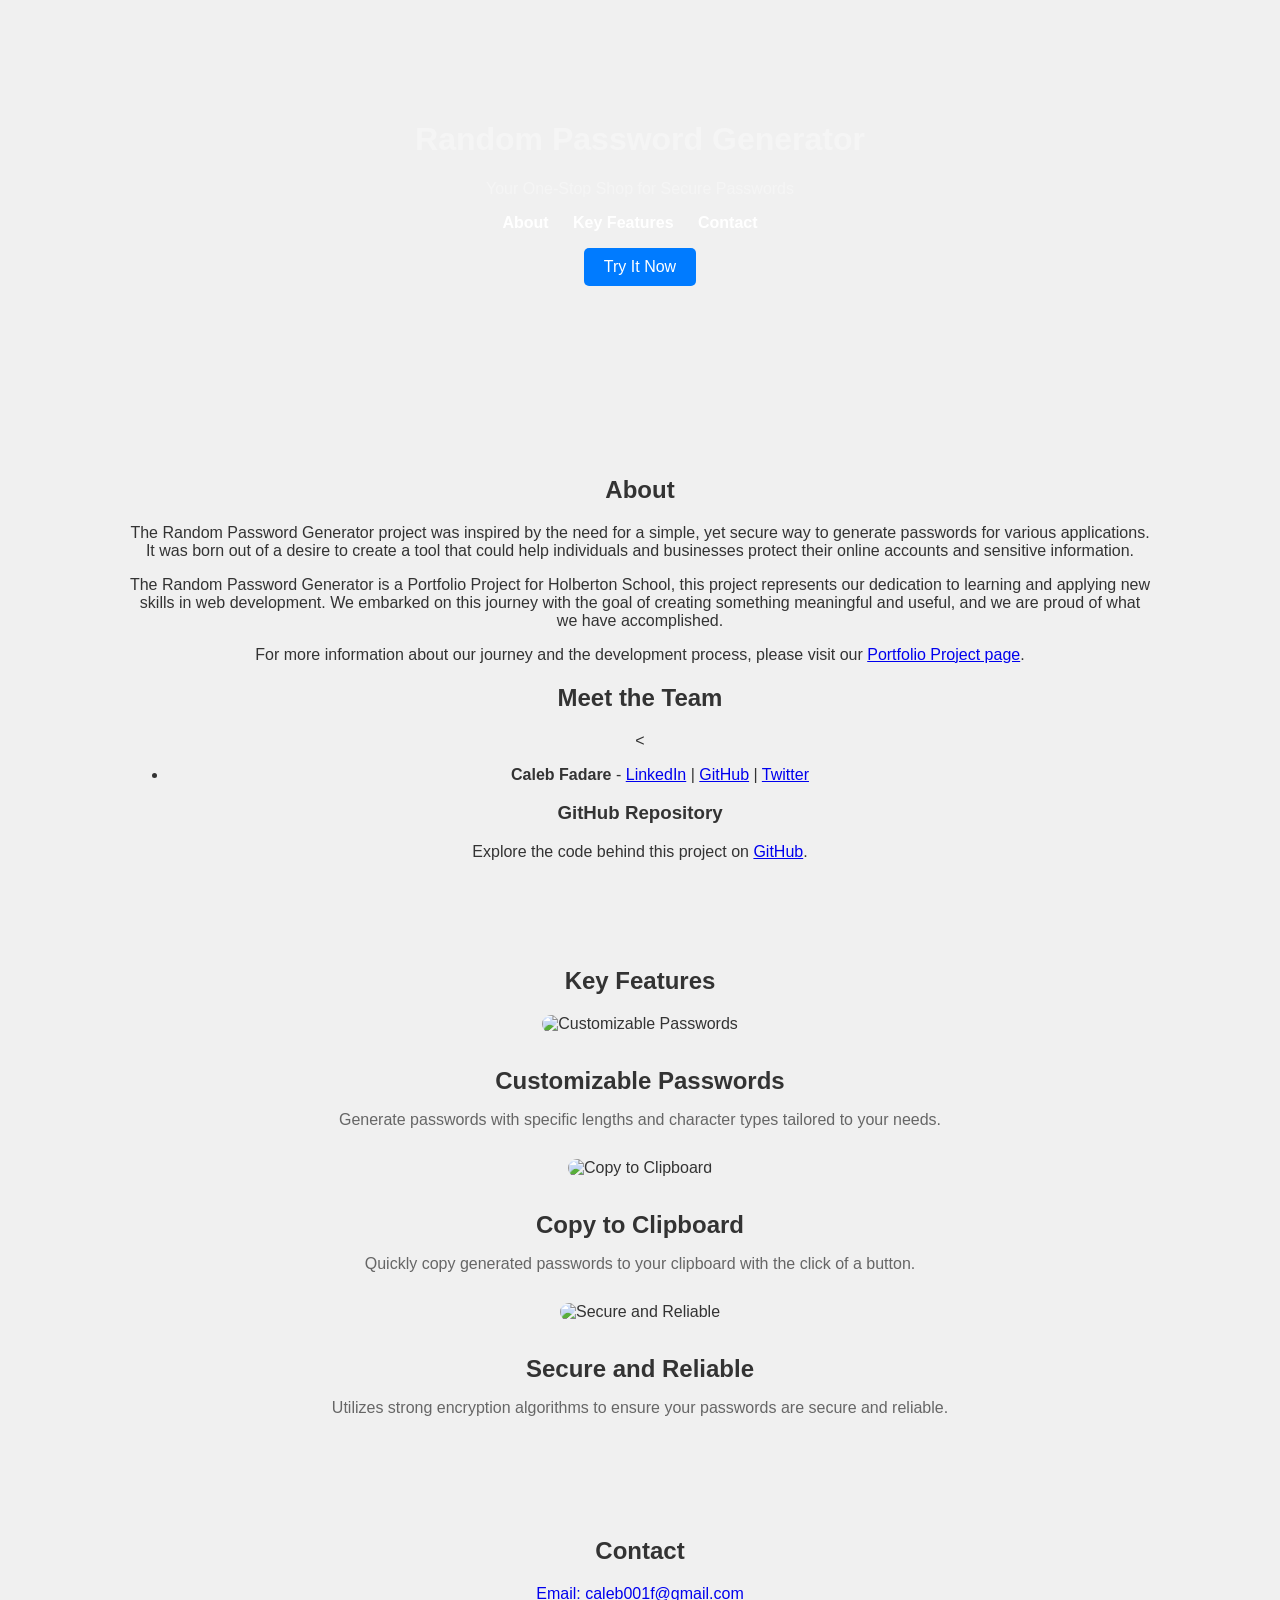
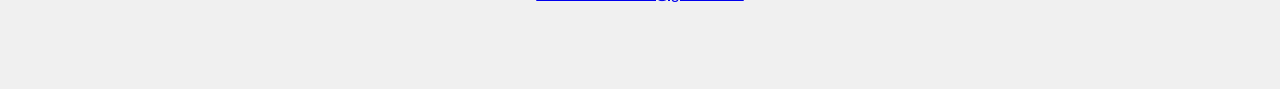
==== index.html @ c44bf10b "Landing page" ====
<!DOCTYPE html>
<html lang="en">
<head>
	<meta name="viewport" content="width=device-width, initial-scale=1.0">
    <meta charset="UTF-8">
    <meta http-equiv="X-UA-Compatible" content="IE=edge">
    <meta name="viewport" content="width=device-width, initial-scale=1.0">
    <title>Random Password Generator</title>
    <link rel="stylesheet" href="styles.css">
</head>
<body>
    <header>
        <div class="container">
            <h1>Random Password Generator</h1>
            <p>Your One-Stop Shop for Secure Passwords</p>
            <nav>
				<ul>
					<li><a href="#about" aria-label="About Section">About</a></li>
					<li><a href="#features" aria-label="Key Features Section">Key Features</a></li>
					<li><a href="#contact" aria-label="Contact Section">Contact</a></li>
				</ul>
			</nav>
			
            <a href="#" class="btn">Try It Now</a>
        </div>
    </header>
    <main>
        <section id="about">
			<div class="container">
				<h2>About</h2>
				<p>The Random Password Generator project was inspired by the need for a simple, yet secure way to generate passwords for various applications. It was born out of a desire to create a tool that could help individuals and businesses protect their online accounts and sensitive information.</p>
				<p>The Random Password Generator is a Portfolio Project for Holberton School, this project represents our dedication to learning and applying new skills in web development. We embarked on this journey with the goal of creating something meaningful and useful, and we are proud of what we have accomplished.</p>
				<p>For more information about our journey and the development process, please visit our <a href="#">Portfolio Project page</a>.</p>
				<div class="team-members">
					<h2>Meet the Team</h2>
                    <
					<ul>
						<li><b>Caleb Fadare</b> - <a href="https://www.linkedin.com/in/caleb-fadare-a023482bb/">LinkedIn</a> | <a href="https://github.com/FADAREC">GitHub</a> | <a href="https://twitter.com/caleb001f">Twitter</a></li>
					</ul>
				</div>
				<div class="github-link">
					<h3>GitHub Repository</h3>
					<p>Explore the code behind this project on <a href="github.com/FADAREC/Random-Password-Generator">GitHub</a>.</p>
				</div>
			</div>
		</section>
		
        <section id="features">
            <div class="container">
                <h2>Key Features</h2>
                <div class="feature">
                    <img src="feature1.png" alt="Customizable Passwords">
                    <h3>Customizable Passwords</h3>
                    <p>Generate passwords with specific lengths and character types tailored to your needs.</p>
                </div>
                <div class="feature">
                    <img src="feature2.png" alt="Copy to Clipboard">
                    <h3>Copy to Clipboard</h3>
                    <p>Quickly copy generated passwords to your clipboard with the click of a button.</p>
                </div>
                <div class="feature">
                    <img src="feature3.png" alt="Secure and Reliable">
                    <h3>Secure and Reliable</h3>
                    <p>Utilizes strong encryption algorithms to ensure your passwords are secure and reliable.</p>
                </div>
            </div>
        </section>        
        <section id="contact">
            <div class="container">
                <h2>Contact</h2>
                <p><a href=mailto:"caleb001f@gmail.com"> Email: caleb001f@gmail.com</a></p>
            </div>
        </section>
    </main>
</body>
</html>
---- styles.css ----
body {
    color: #333; /* Dark text color */
    background-color: #f0f0f0; /* Light background color */
    margin: 0;
    font-family: Arial, sans-serif;
}

header {
    background-image: url(cover-image.jpg);
    background-size: cover;
    color: whitesmoke;
    padding: 100px 0;

    text-align: center;
}

.container {
    width: 80%;
    margin: 0 auto;
}

nav ul {
    list-style-type: none;
    padding: 0;
}

nav ul li {
    display: inline-block;
    margin-right: 20px;
}

nav ul li a {
    color: white;
    text-decoration: none;
    font-weight: bold;
}

main {
    padding: 50px 0;
}

section {
    padding: 20px 0;
    text-align: center;
}
#features {
    padding: 50px 0;
    text-align: center;
}

.feature {
    margin-bottom: 30px;
}

.feature img {
    width: 200px;
    border-radius: 10px;
    margin-bottom: 10px;
}

.feature h3 {
    font-size: 24px;
    margin-bottom: 10px;
}

.feature p {
    font-size: 16px;
    color: #666;
}


/* Animate the 'Try It Now' button */
.btn {
    display: inline-block;
    padding: 10px 20px;
    background-color: #007bff;
    color: white;
    text-decoration: none;
    border-radius: 5px;
    transition: background-color 0.3s; /* Smooth transition */
}

.btn:hover {
    background-color: #0056b3; /* Darker blue on hover */
}

/* For screens smaller than 768px (e.g., mobile devices) */
@media (max-width: 768px) {
    header {
        padding: 50px 0;
    }
    .container {
        width: 90%; /* Adjust container width for smaller screens */
    }
    .feature {
        display: block; /* Display features in a single column */
    }
    .feature img {
        width: 100%; /* Make feature images full width */
    }
}

/* For screens larger than 768px (e.g., desktops) */
@media (min-width: 769px) {
    header {
        padding: 100px 0;
    }
}
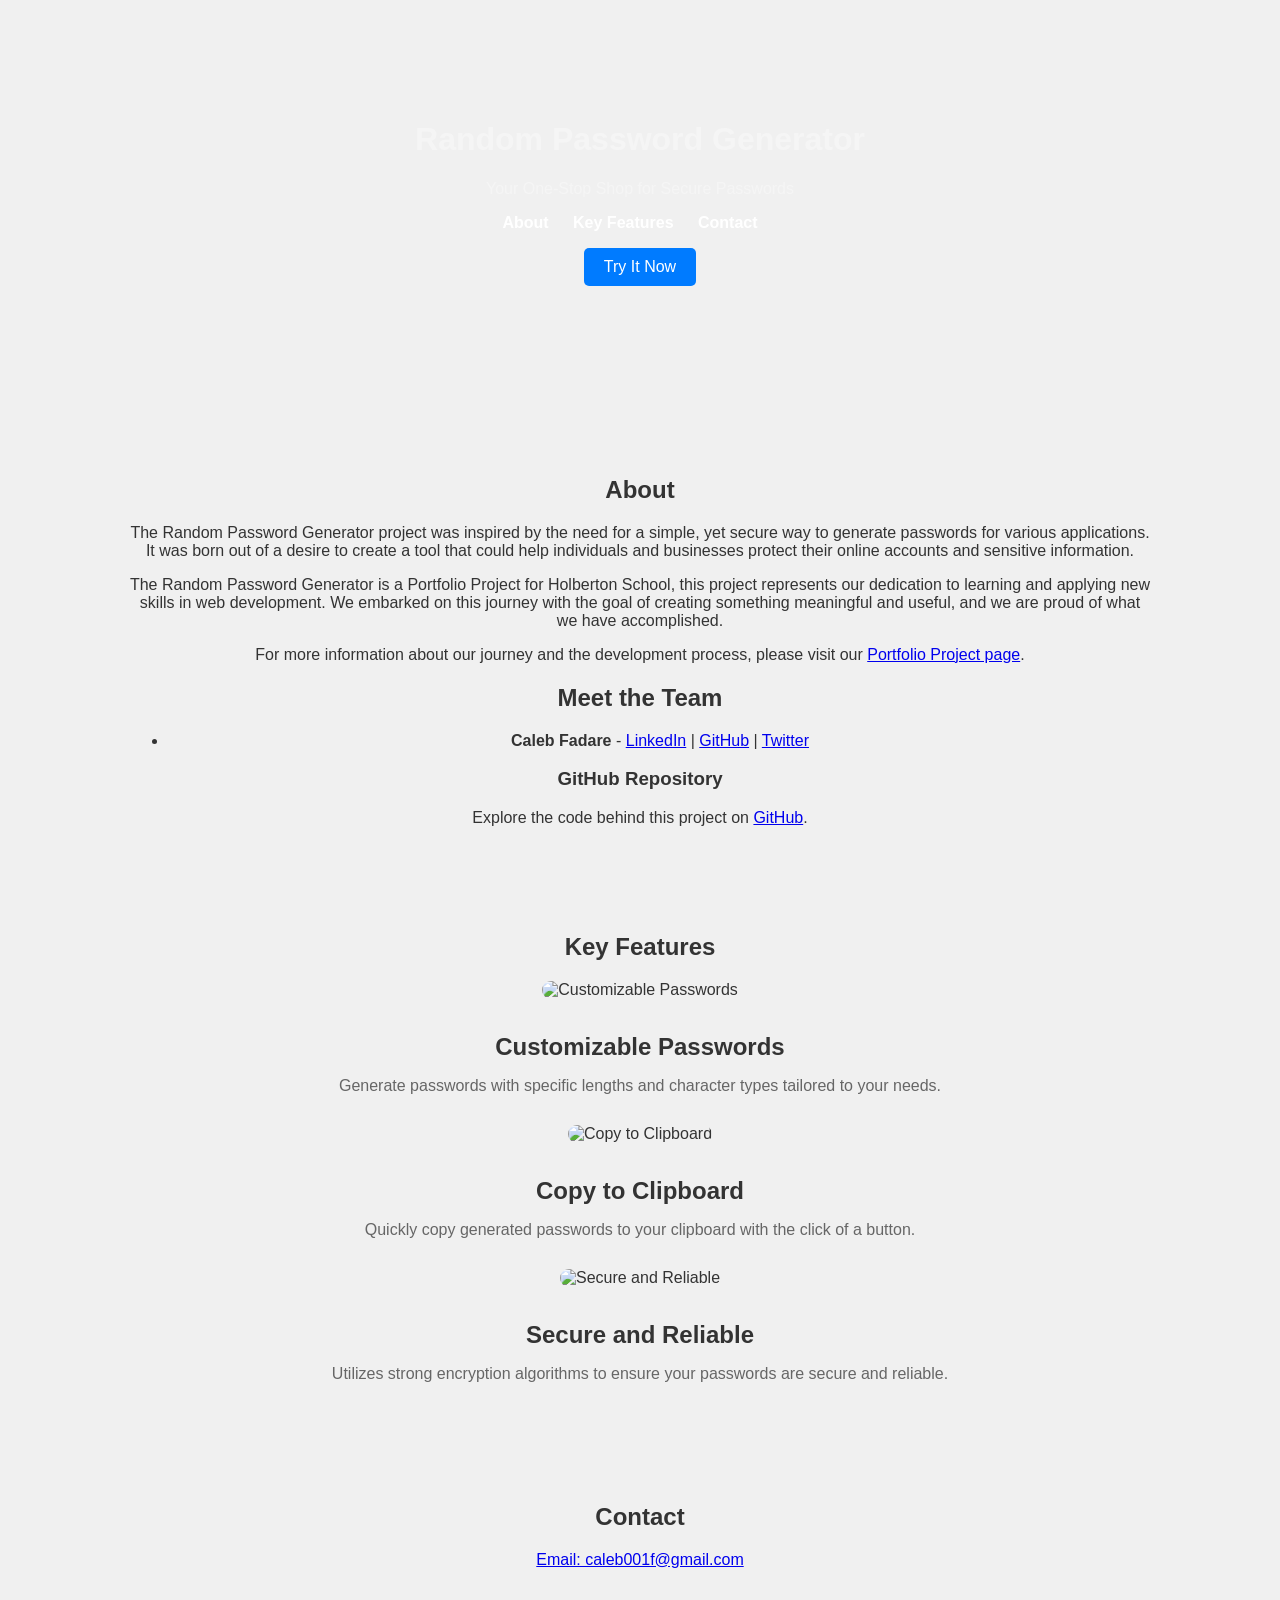
==== commit 49e21a10: "Landing Page" ====
--- a/index.html
+++ b/index.html
@@ -33,7 +33,6 @@
 				<p>For more information about our journey and the development process, please visit our <a href="#">Portfolio Project page</a>.</p>
 				<div class="team-members">
 					<h2>Meet the Team</h2>
-                    <
 					<ul>
 						<li><b>Caleb Fadare</b> - <a href="https://www.linkedin.com/in/caleb-fadare-a023482bb/">LinkedIn</a> | <a href="https://github.com/FADAREC">GitHub</a> | <a href="https://twitter.com/caleb001f">Twitter</a></li>
 					</ul>
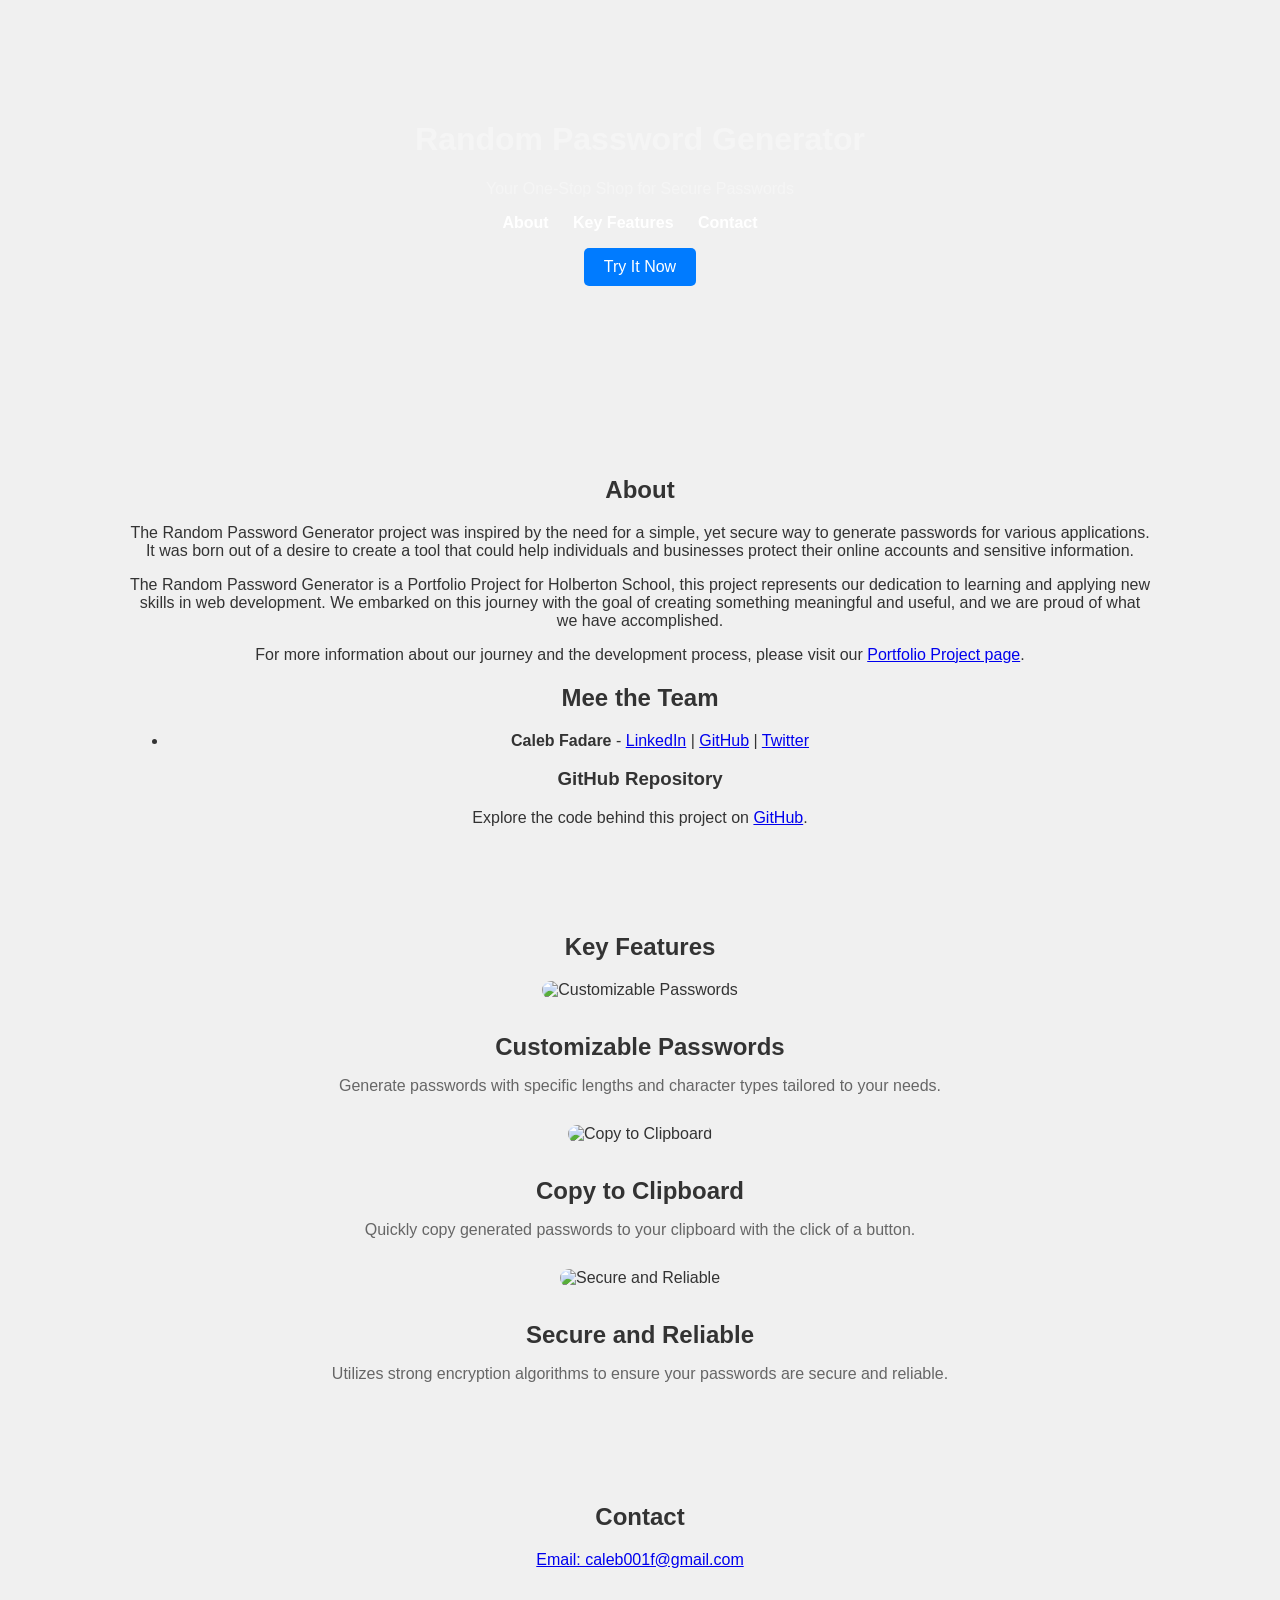
==== commit 146e6d46: "Landing Page" ====
--- a/index.html
+++ b/index.html
@@ -32,9 +32,9 @@
 				<p>The Random Password Generator is a Portfolio Project for Holberton School, this project represents our dedication to learning and applying new skills in web development. We embarked on this journey with the goal of creating something meaningful and useful, and we are proud of what we have accomplished.</p>
 				<p>For more information about our journey and the development process, please visit our <a href="#">Portfolio Project page</a>.</p>
 				<div class="team-members">
-					<h2>Meet the Team</h2>
+					<h2>Mee the Team</h2>
 					<ul>
-						<li><b>Caleb Fadare</b> - <a href="https://www.linkedin.com/in/caleb-fadare-a023482bb/">LinkedIn</a> | <a href="https://github.com/FADAREC">GitHub</a> | <a href="https://twitter.com/caleb001f">Twitter</a></li>
+						<li> <b>Caleb Fadare</b> - <a href="https://www.linkedin.com/in/caleb-fadare-a023482bb/">LinkedIn</a> | <a href="https://github.com/FADAREC">GitHub</a> | <a href="https://twitter.com/caleb001f">Twitter</a></li>
 					</ul>
 				</div>
 				<div class="github-link">
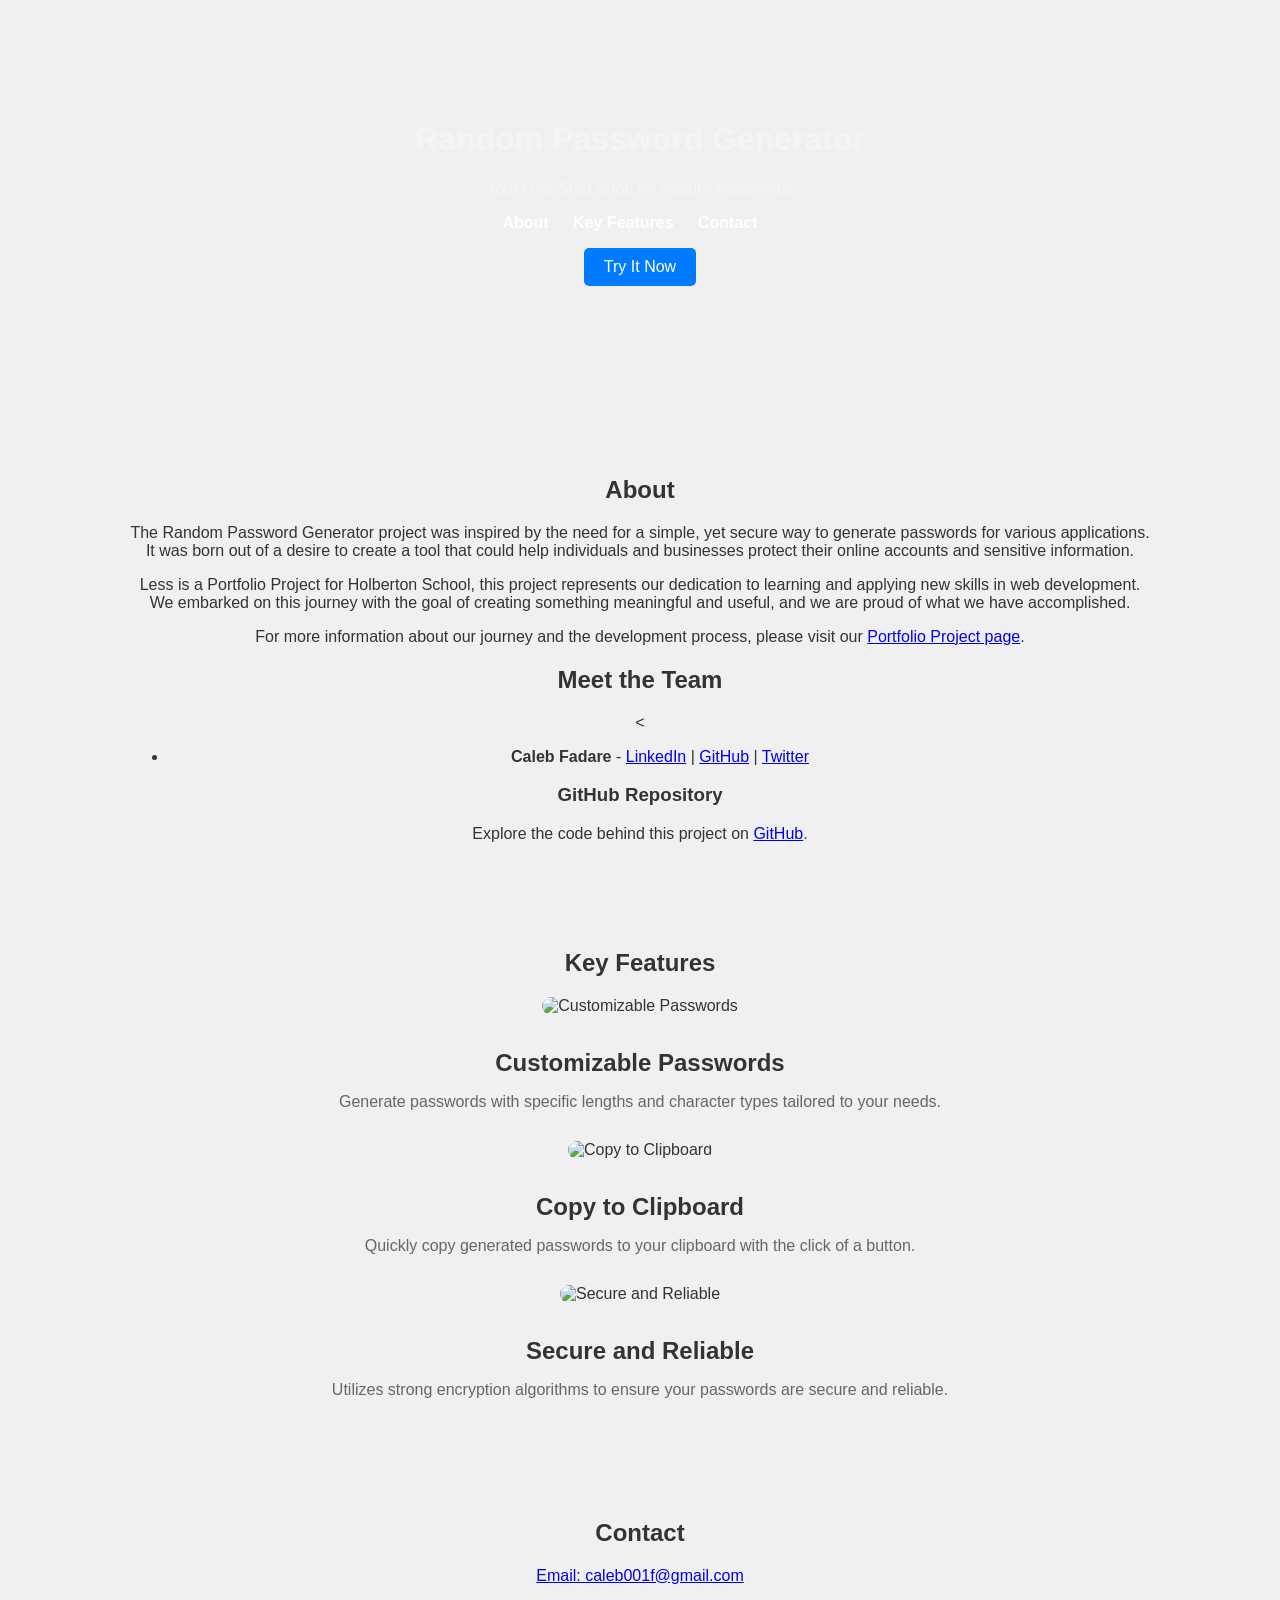
==== commit 6954e70c: "Landing Page" ====
--- a/index.html
+++ b/index.html
@@ -29,12 +29,13 @@
 			<div class="container">
 				<h2>About</h2>
 				<p>The Random Password Generator project was inspired by the need for a simple, yet secure way to generate passwords for various applications. It was born out of a desire to create a tool that could help individuals and businesses protect their online accounts and sensitive information.</p>
-				<p>The Random Password Generator is a Portfolio Project for Holberton School, this project represents our dedication to learning and applying new skills in web development. We embarked on this journey with the goal of creating something meaningful and useful, and we are proud of what we have accomplished.</p>
+				<p>Less is a Portfolio Project for Holberton School, this project represents our dedication to learning and applying new skills in web development. We embarked on this journey with the goal of creating something meaningful and useful, and we are proud of what we have accomplished.</p>
 				<p>For more information about our journey and the development process, please visit our <a href="#">Portfolio Project page</a>.</p>
 				<div class="team-members">
-					<h2>Mee the Team</h2>
+					<h2>Meet the Team</h2>
+                    <
 					<ul>
-						<li> <b>Caleb Fadare</b> - <a href="https://www.linkedin.com/in/caleb-fadare-a023482bb/">LinkedIn</a> | <a href="https://github.com/FADAREC">GitHub</a> | <a href="https://twitter.com/caleb001f">Twitter</a></li>
+						<li><b>Caleb Fadare</b> - <a href="https://www.linkedin.com/in/caleb-fadare-a023482bb/">LinkedIn</a> | <a href="https://github.com/FADAREC">GitHub</a> | <a href="https://twitter.com/caleb001f">Twitter</a></li>
 					</ul>
 				</div>
 				<div class="github-link">
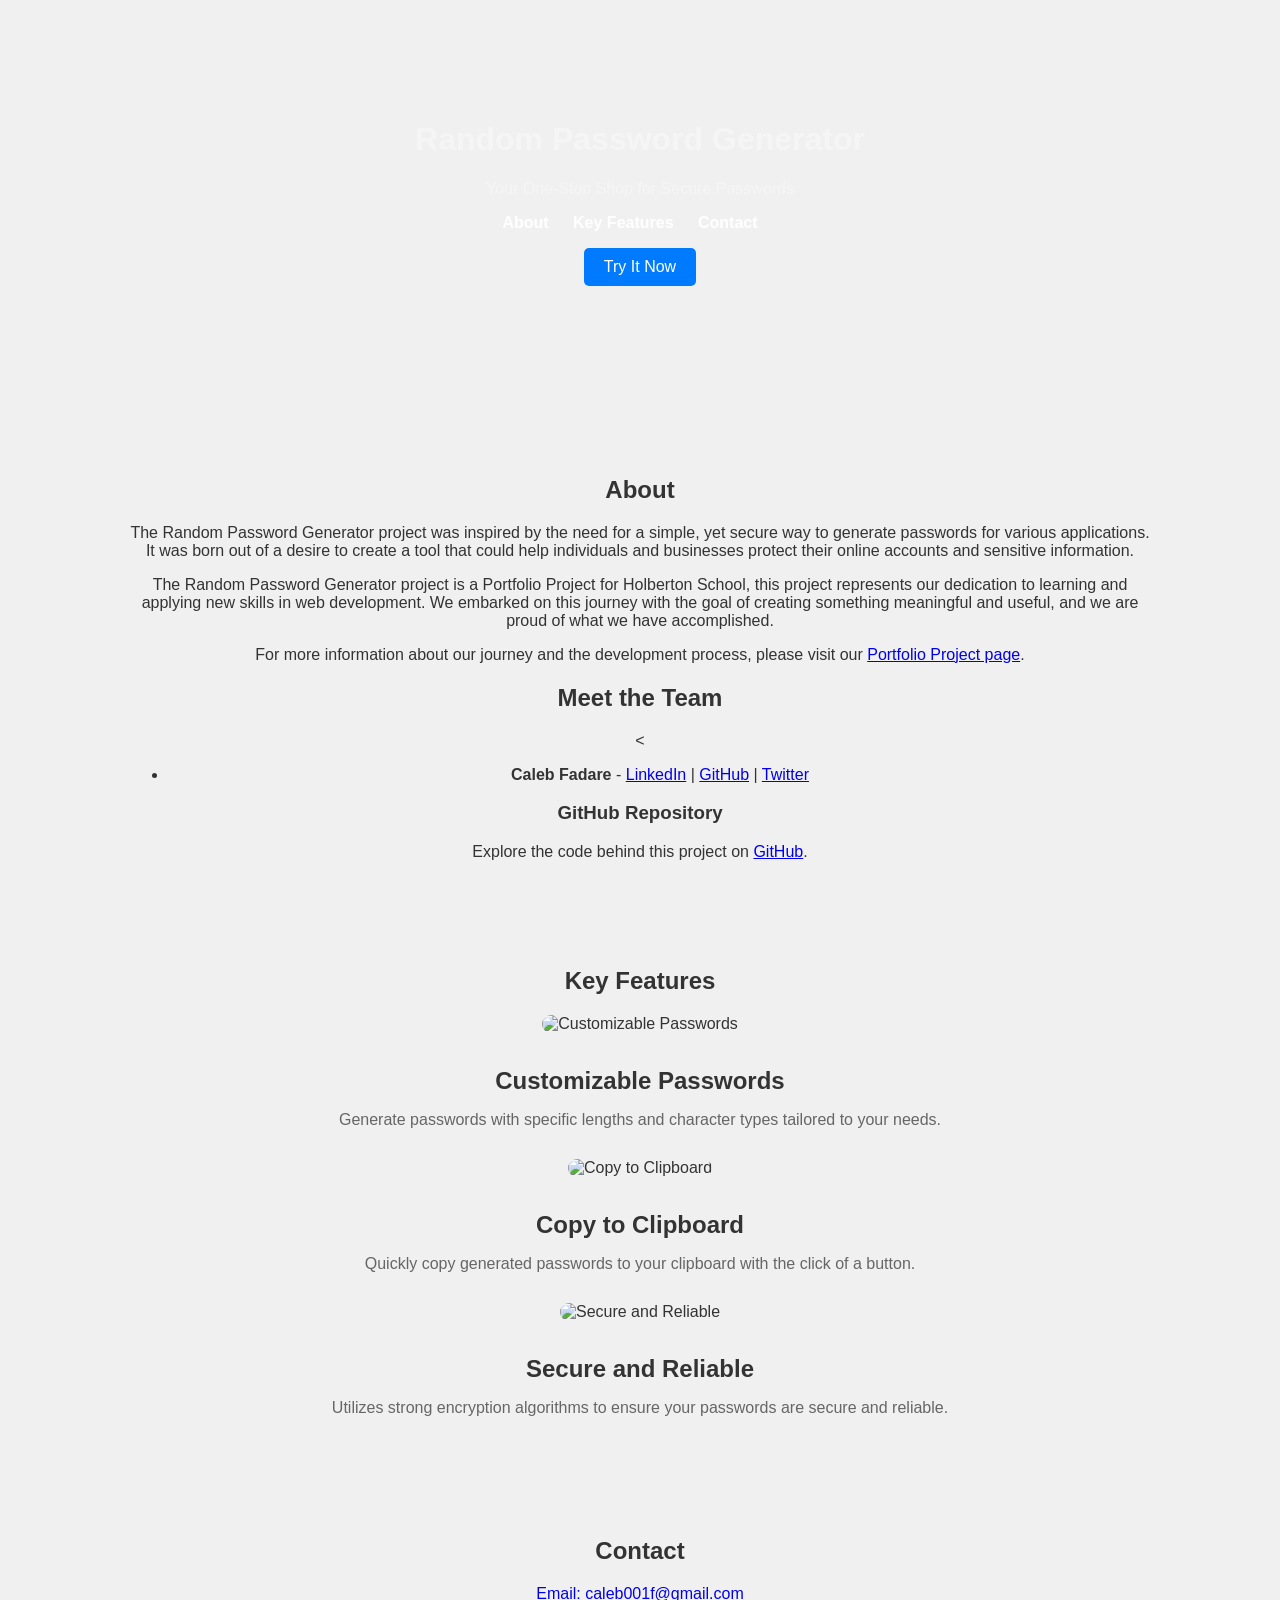
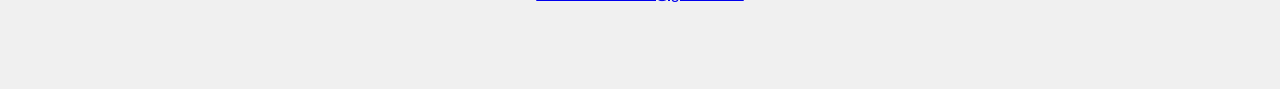
==== commit 29372cb2: "landing page" ====
--- a/index.html
+++ b/index.html
@@ -29,7 +29,7 @@
 			<div class="container">
 				<h2>About</h2>
 				<p>The Random Password Generator project was inspired by the need for a simple, yet secure way to generate passwords for various applications. It was born out of a desire to create a tool that could help individuals and businesses protect their online accounts and sensitive information.</p>
-				<p>Less is a Portfolio Project for Holberton School, this project represents our dedication to learning and applying new skills in web development. We embarked on this journey with the goal of creating something meaningful and useful, and we are proud of what we have accomplished.</p>
+				<p>The Random Password Generator project is a Portfolio Project for Holberton School, this project represents our dedication to learning and applying new skills in web development. We embarked on this journey with the goal of creating something meaningful and useful, and we are proud of what we have accomplished.</p>
 				<p>For more information about our journey and the development process, please visit our <a href="#">Portfolio Project page</a>.</p>
 				<div class="team-members">
 					<h2>Meet the Team</h2>
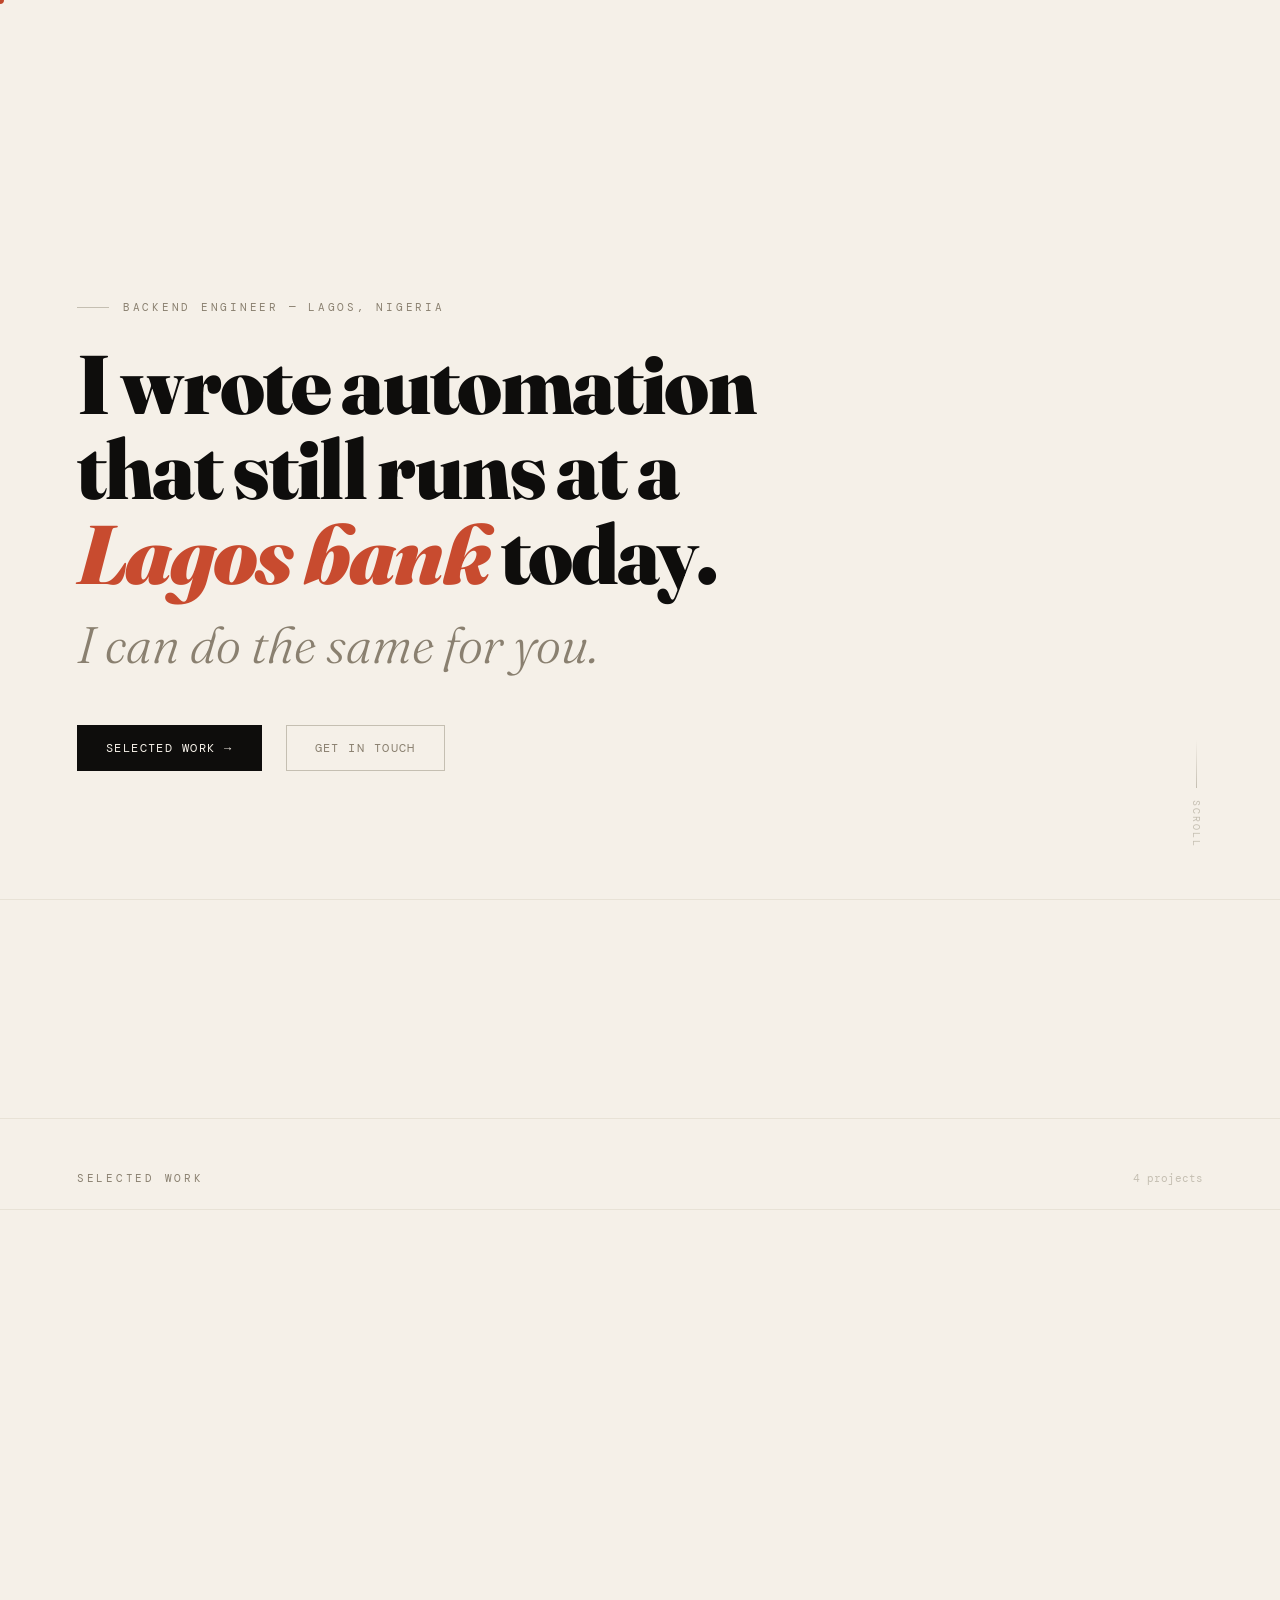
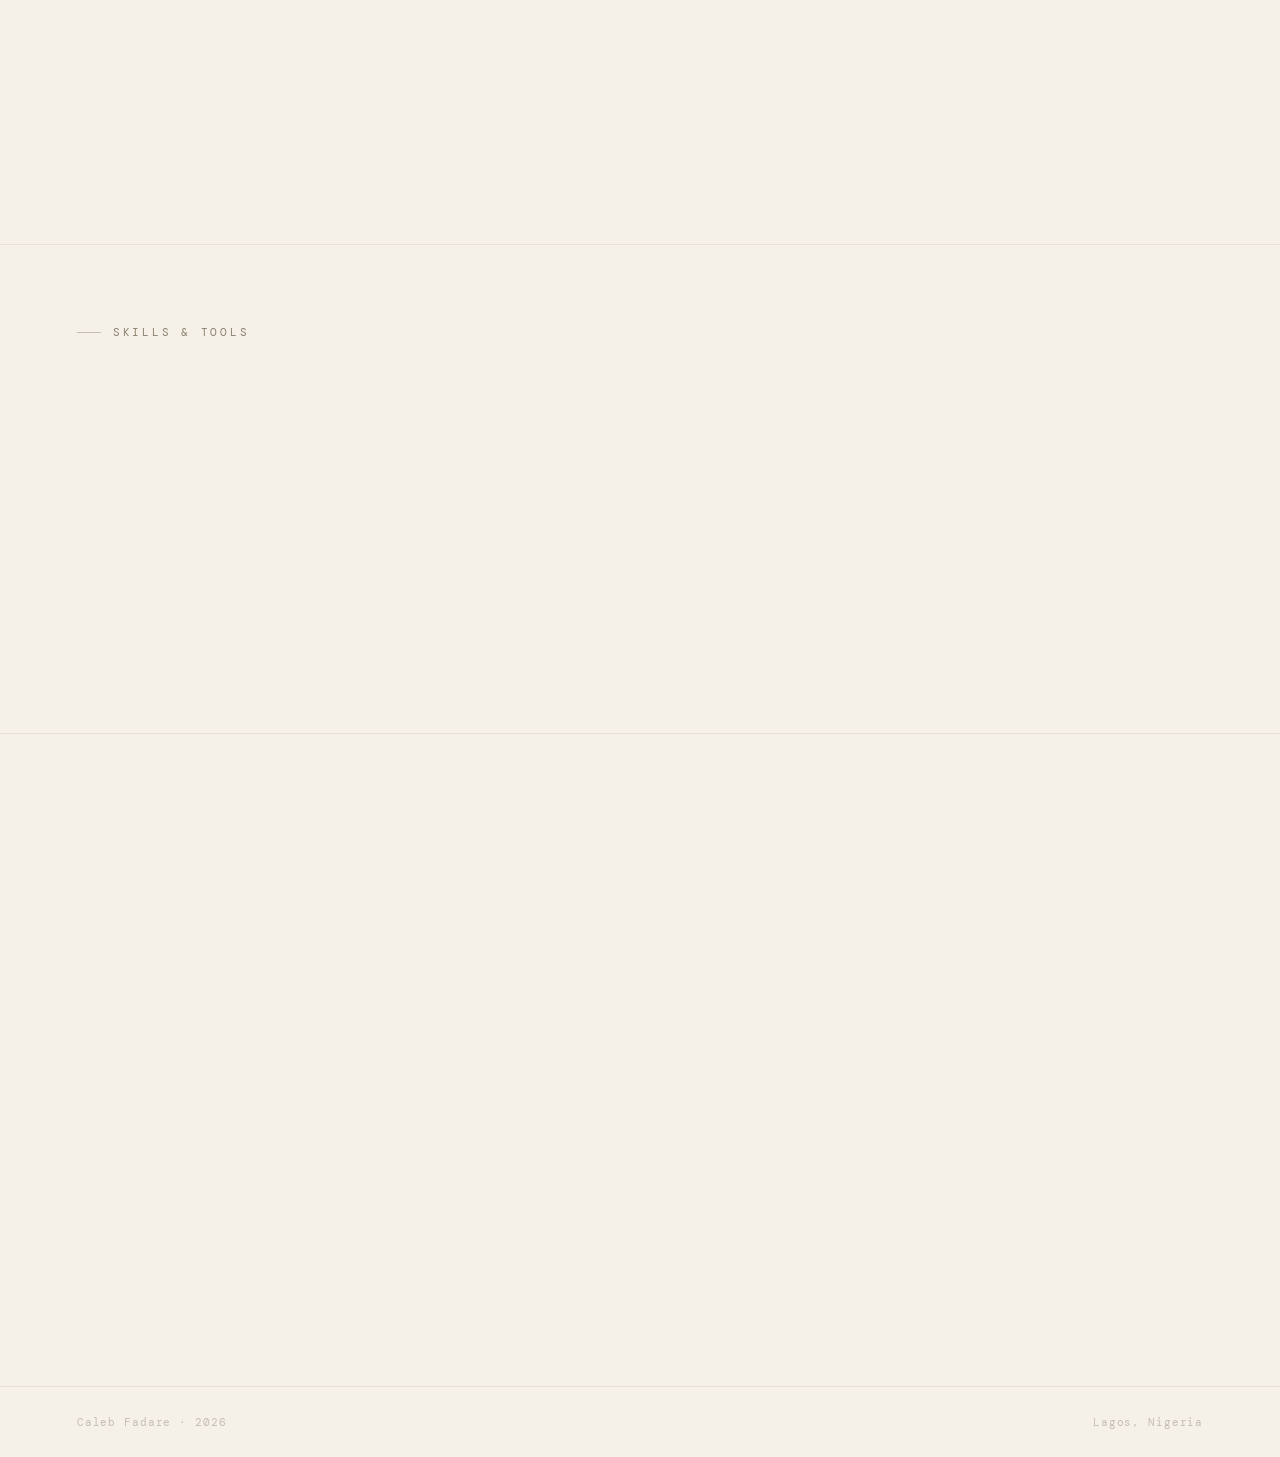
==== commit ed62ec49: "Rename caleb.html to index.html" ====
--- a/index.html
+++ b/index.html
@@ -1,76 +1,969 @@
-<!DOCTYPE html>
-<html lang="en">
-<head>
-	<meta name="viewport" content="width=device-width, initial-scale=1.0">
-    <meta charset="UTF-8">
-    <meta http-equiv="X-UA-Compatible" content="IE=edge">
-    <meta name="viewport" content="width=device-width, initial-scale=1.0">
-    <title>Random Password Generator</title>
-    <link rel="stylesheet" href="styles.css">
-</head>
-<body>
-    <header>
-        <div class="container">
-            <h1>Random Password Generator</h1>
-            <p>Your One-Stop Shop for Secure Passwords</p>
-            <nav>
-				<ul>
-					<li><a href="#about" aria-label="About Section">About</a></li>
-					<li><a href="#features" aria-label="Key Features Section">Key Features</a></li>
-					<li><a href="#contact" aria-label="Contact Section">Contact</a></li>
-				</ul>
-			</nav>
-			
-            <a href="#" class="btn">Try It Now</a>
-        </div>
-    </header>
-    <main>
-        <section id="about">
-			<div class="container">
-				<h2>About</h2>
-				<p>The Random Password Generator project was inspired by the need for a simple, yet secure way to generate passwords for various applications. It was born out of a desire to create a tool that could help individuals and businesses protect their online accounts and sensitive information.</p>
-				<p>The Random Password Generator project is a Portfolio Project for Holberton School, this project represents our dedication to learning and applying new skills in web development. We embarked on this journey with the goal of creating something meaningful and useful, and we are proud of what we have accomplished.</p>
-				<p>For more information about our journey and the development process, please visit our <a href="#">Portfolio Project page</a>.</p>
-				<div class="team-members">
-					<h2>Meet the Team</h2>
-                    <
-					<ul>
-						<li><b>Caleb Fadare</b> - <a href="https://www.linkedin.com/in/caleb-fadare-a023482bb/">LinkedIn</a> | <a href="https://github.com/FADAREC">GitHub</a> | <a href="https://twitter.com/caleb001f">Twitter</a></li>
-					</ul>
-				</div>
-				<div class="github-link">
-					<h3>GitHub Repository</h3>
-					<p>Explore the code behind this project on <a href="github.com/FADAREC/Random-Password-Generator">GitHub</a>.</p>
-				</div>
-			</div>
-		</section>
-		
-        <section id="features">
-            <div class="container">
-                <h2>Key Features</h2>
-                <div class="feature">
-                    <img src="feature1.png" alt="Customizable Passwords">
-                    <h3>Customizable Passwords</h3>
-                    <p>Generate passwords with specific lengths and character types tailored to your needs.</p>
-                </div>
-                <div class="feature">
-                    <img src="feature2.png" alt="Copy to Clipboard">
-                    <h3>Copy to Clipboard</h3>
-                    <p>Quickly copy generated passwords to your clipboard with the click of a button.</p>
-                </div>
-                <div class="feature">
-                    <img src="feature3.png" alt="Secure and Reliable">
-                    <h3>Secure and Reliable</h3>
-                    <p>Utilizes strong encryption algorithms to ensure your passwords are secure and reliable.</p>
-                </div>
-            </div>
-        </section>        
-        <section id="contact">
-            <div class="container">
-                <h2>Contact</h2>
-                <p><a href=mailto:"caleb001f@gmail.com"> Email: caleb001f@gmail.com</a></p>
-            </div>
-        </section>
-    </main>
-</body>
-</html>
+<!DOCTYPE html>
+<html lang="en">
+<head>
+<meta charset="UTF-8"/>
+<meta name="viewport" content="width=device-width, initial-scale=1.0"/>
+<title>Caleb Fadare — Backend Engineer</title>
+<meta name="description" content="Backend engineer who ships production systems. Lagos, Nigeria. Available for remote work."/>
+<link rel="preconnect" href="https://fonts.googleapis.com"/>
+<link href="https://fonts.googleapis.com/css2?family=DM+Mono:ital,wght@0,400;0,500;1,400&family=Fraunces:ital,opsz,wght@0,9..144,300;0,9..144,700;0,9..144,900;1,9..144,300;1,9..144,700&display=swap" rel="stylesheet"/>
+
+<script>
+/* ═══════════════════════════════════════════════
+   CONFIG — ONLY EDIT THIS BLOCK TO UPDATE SITE
+   ═══════════════════════════════════════════════ */
+const ME = {
+  name: "Caleb Fadare",
+  role: "Backend Engineer",
+  location: "Lagos, Nigeria",
+  available: true,
+  availableSlots: 2,
+  email: "caleb001f@gmail.com",
+  github: "https://github.com/FADAREC",
+  whatsapp: "+234 903 197 0846",
+  headline: "I wrote automation that still runs at a Lagos bank today.",
+  subheadline: "I can do the same for you.",
+  about: [
+    "If you need someone to build a proof of concept, there are faster options.",
+    "If you need production-grade systems that handle real users, real data, and real pressure — read on.",
+    "I started with C and shell scripting at ALX Africa, learning how systems work at the level most developers never go. Interned at Investment One Financial Services and built automation that's still running there today. I've shipped a full laundry management platform, an e-commerce POS, a printer monitoring system, and I'm currently building a mobile invoicing app in Go.",
+    "I understand deadlines, enterprise environments, and what it means when your code fails at 2am."
+  ],
+  stats: [
+    { value: 80, suffix: "%", label: "Manual ops cut for businesses handling fleets of printers" },
+    { value: 4, suffix: "", label: "Live systems in production right now" },
+    { value: 2, suffix: "+", label: "Years of real production experience" },
+    { value: 6, suffix: "", label: "Projects shipped end-to-end" }
+  ],
+  projects: [
+    {
+      num: "01",
+      name: "TonerTrack",
+      problem: "Found companies that manually checked 20+ printers for toner regularly(some daily, some weekly). And that for me translated to wasted hours.",
+      solution: "Real-time monitoring system with smart threshold alerts. The system flags issues before they become problems. No more manual rounds.",
+      result: "80% reduction in monitoring work. Still running in production.",
+      tech: ["FastAPI", "PostgreSQL", "React"],
+      live: "https://print-track-backend.onrender.com/docs",
+      status: "live"
+    },
+    {
+      num: "02",
+      name: "Caperberry Fabric Care",
+      problem: "Laundry businesses track orders on paper and WhatsApp. Mistakes happen, customers get frustrated, owners can't see what's happening.",
+      solution: "Full management platform. Customers book pickups online. Owners see every order move through every stage on a live dashboard.",
+      result: "End-to-end. Deployed. Used by a real business.",
+      tech: ["Node.js", "TypeScript", "Express", "PostgreSQL", "React"],
+      live: "https://caperberry-fabric-care.onrender.com",
+      status: "live"
+    },
+    {
+      num: "03",
+      name: "The Lagos Store",
+      problem: "Small fashion retailers run separate systems for online and in-person sales. Inventory gets out of sync. Revenue gets lost.",
+      solution: "E-commerce platform with a built-in Point-of-Sale module. Online and physical inventory stay in sync in real time.",
+      result: "Production-ready. Backend fully persistent.",
+      tech: ["React", "Express", "PostgreSQL", "Zustand", "Drizzle ORM"],
+      live: null,
+      status: "complete"
+    },
+    {
+      num: "04",
+      name: "Mobile Invoicing App",
+      problem: "Small businesses in Nigeria send invoices on WhatsApp — no tracking, no reminders, no PDF. Money gets lost in threads.",
+      solution: "Complete mobile invoicing system. Create, track, remind, export PDF. Clean Go API behind it.",
+      result: "Currently building.",
+      tech: ["Flutter", "Go", "PostgreSQL"],
+      live: null,
+      status: "building"
+    }
+  ],
+  skills: {
+    "Languages": ["TypeScript", "JavaScript", "Python", "Go", "PHP", "SQL", "C"],
+    "Frameworks": ["Node.js / Express", "FastAPI", "Laravel", "Flutter"],
+    "Databases": ["PostgreSQL", "MySQL", "Microsoft SQL Server"],
+    "Tools": ["Docker", "Git", "Drizzle ORM", "Postman", "REST APIs"]
+  },
+  experience: [
+    {
+      period: "Jul – Oct 2025",
+      company: "Thels Impact Consulting",
+      role: "Backend Developer",
+      location: "Remote",
+      highlight: "Custom LMS with auth, workflow logic, and admin tools for HR use"
+    },
+    {
+      period: "Aug 2024 – Mar 2025",
+      company: "Investment One Financial Services",
+      role: "Backend & IT Support Intern",
+      location: "Lagos",
+      highlight: "Built enterprise services + Python automation that cut toner monitoring by 80%"
+    },
+    {
+      period: "Mar 2023 – Apr 2024",
+      company: "ALX Africa",
+      role: "Software Engineering Intern",
+      location: "Remote",
+      highlight: "Systems engineering in C, built a UNIX shell from scratch with a 4-person team"
+    }
+  ]
+};
+/* ═══════════════════════════════════════════════
+   END CONFIG
+   ═══════════════════════════════════════════════ */
+</script>
+
+<style>
+:root {
+  --ink: #0e0d0c;
+  --paper: #f5f0e8;
+  --paper2: #ede8df;
+  --cream: #e8e2d6;
+  --muted: #8a8070;
+  --faint: #c5bfb2;
+  --accent: #c84b2f;
+  --accent2: #2a6b4a;
+  --mono: 'DM Mono', monospace;
+  --serif: 'Fraunces', serif;
+}
+
+*, *::before, *::after { box-sizing: border-box; margin: 0; padding: 0; }
+html { scroll-behavior: smooth; }
+
+body {
+  background: var(--paper);
+  color: var(--ink);
+  font-family: var(--mono);
+  cursor: none;
+  overflow-x: hidden;
+}
+
+/* ── CURSOR ─────────────────────────────── */
+#cur {
+  position: fixed; top: 0; left: 0;
+  width: 8px; height: 8px;
+  background: var(--accent);
+  border-radius: 50%;
+  pointer-events: none;
+  z-index: 9999;
+  transform: translate(-50%,-50%);
+  transition: width .25s ease, height .25s ease, background .25s ease, border-radius .25s ease;
+  mix-blend-mode: multiply;
+}
+#cur.big { width: 40px; height: 40px; background: rgba(200,75,47,0.12); border: 1px solid var(--accent); }
+#cur.text-mode { width: 2px; height: 24px; border-radius: 1px; background: var(--accent); }
+
+/* ── LOADER ─────────────────────────────── */
+#loader {
+  position: fixed; inset: 0;
+  background: var(--ink);
+  z-index: 1000;
+  display: flex;
+  flex-direction: column;
+  align-items: flex-start;
+  justify-content: flex-end;
+  padding: 8vw;
+  transition: opacity .7s ease, transform .7s ease;
+}
+#loader.out { opacity: 0; transform: translateY(-4px); pointer-events: none; }
+.loader-name {
+  font-family: var(--serif);
+  font-size: clamp(48px, 10vw, 120px);
+  font-weight: 900;
+  color: var(--paper);
+  line-height: 1;
+  overflow: hidden;
+}
+.loader-name span {
+  display: block;
+  transform: translateY(110%);
+  transition: transform .8s cubic-bezier(0.16, 1, 0.3, 1);
+}
+.loader-name span.in { transform: translateY(0); }
+.loader-sub {
+  font-family: var(--mono);
+  font-size: 12px;
+  letter-spacing: .2em;
+  text-transform: uppercase;
+  color: var(--muted);
+  margin-top: 20px;
+  opacity: 0;
+  transition: opacity .5s ease .6s;
+}
+.loader-sub.in { opacity: 1; }
+.loader-bar-wrap {
+  position: absolute;
+  bottom: 0; left: 0; right: 0;
+  height: 2px;
+  background: rgba(255,255,255,.08);
+}
+.loader-bar {
+  height: 100%;
+  background: var(--accent);
+  width: 0;
+  transition: width 2.2s cubic-bezier(0.4, 0, 0.2, 1);
+}
+
+/* ── NAV ─────────────────────────────────── */
+nav {
+  position: fixed; top: 0; left: 0; right: 0;
+  z-index: 100;
+  background-color: #322;
+  padding: 20px 6vw;
+  display: flex;
+  justify-content: space-between;
+  align-items: center;
+  opacity: 0;
+  transition: opacity .5s ease;
+}
+nav.show { opacity: 1; }
+.nav-logo {
+  font-family: var(--serif);
+  font-size: 18px;
+  font-weight: 700;
+  font-style: italic;
+  color: var(--ink);
+  text-decoration: none;
+}
+.nav-right {
+  display: flex;
+  align-items: center;
+  gap: 32px;
+}
+.nav-links {
+  display: flex;
+  gap: 28px;
+}
+.nav-links a {
+  font-size: 11px;
+  letter-spacing: .15em;
+  text-transform: uppercase;
+  color: var(--muted);
+  text-decoration: none;
+  transition: color .2s;
+}
+.nav-links a:hover { color: var(--ink); }
+.avail-badge {
+  display: flex;
+  align-items: center;
+  gap: 7px;
+  font-size: 11px;
+  letter-spacing: .1em;
+  color: var(--accent2);
+  background: rgba(42,107,74,.08);
+  border: 1px solid rgba(42,107,74,.2);
+  padding: 5px 12px;
+  border-radius: 100px;
+}
+.avail-dot {
+  width: 6px; height: 6px;
+  border-radius: 50%;
+  background: var(--accent2);
+  animation: blink 2.5s infinite;
+}
+@keyframes blink { 0%,100%{opacity:1} 50%{opacity:.3} }
+
+/* ── HERO ─────────────────────────────────── */
+#hero {
+  min-height: 100vh;
+  padding: 18vh 6vw 10vw;
+  display: flex;
+  flex-direction: column;
+  justify-content: flex-end;
+  position: relative;
+  border-bottom: 1px solid var(--cream);
+}
+.hero-eyebrow {
+  font-size: 11px;
+  letter-spacing: .25em;
+  text-transform: uppercase;
+  color: var(--muted);
+  margin-bottom: 28px;
+  display: flex;
+  align-items: center;
+  gap: 14px;
+}
+.hero-eyebrow::before {
+  content: '';
+  display: block;
+  width: 32px; height: 1px;
+  background: var(--faint);
+}
+.hero-headline {
+  font-family: var(--serif);
+  font-size: clamp(38px, 6.5vw, 96px);
+  font-weight: 900;
+  line-height: 1.02;
+  letter-spacing: -.02em;
+  max-width: 14ch;
+  margin-bottom: 20px;
+}
+.hero-headline em {
+  font-style: italic;
+  color: var(--accent);
+}
+.hero-sub {
+  font-family: var(--serif);
+  font-size: clamp(28px, 4vw, 60px);
+  font-weight: 300;
+  font-style: italic;
+  color: var(--muted);
+  line-height: 1.1;
+  margin-bottom: 52px;
+}
+.hero-actions {
+  display: flex;
+  align-items: center;
+  gap: 24px;
+  flex-wrap: wrap;
+}
+.btn {
+  font-family: var(--mono);
+  font-size: 12px;
+  letter-spacing: .12em;
+  text-transform: uppercase;
+  text-decoration: none;
+  padding: 14px 28px;
+  border: 1px solid;
+  display: inline-flex;
+  align-items: center;
+  gap: 10px;
+  transition: all .2s;
+  position: relative;
+  overflow: hidden;
+}
+.btn-fill {
+  background: var(--ink);
+  color: var(--paper);
+  border-color: var(--ink);
+}
+.btn-fill:hover { background: var(--accent); border-color: var(--accent); }
+.btn-out {
+  background: transparent;
+  color: var(--muted);
+  border-color: var(--faint);
+}
+.btn-out:hover { border-color: var(--ink); color: var(--ink); }
+.hero-scroll-hint {
+  position: absolute;
+  bottom: 4vw; right: 6vw;
+  writing-mode: vertical-rl;
+  font-size: 10px;
+  letter-spacing: .2em;
+  text-transform: uppercase;
+  color: var(--faint);
+  display: flex;
+  align-items: center;
+  gap: 12px;
+}
+.scroll-tick {
+  width: 1px; height: 48px;
+  background: linear-gradient(to bottom, transparent, var(--faint));
+}
+
+/* ── PROOF STRIP ────────────────────────── */
+#proof {
+  display: grid;
+  grid-template-columns: repeat(4, 1fr);
+  border-bottom: 1px solid var(--cream);
+}
+.proof-cell {
+  padding: 48px 6vw;
+  border-right: 1px solid var(--cream);
+}
+.proof-cell:last-child { border-right: none; }
+.proof-num {
+  font-family: var(--serif);
+  font-size: clamp(36px, 5vw, 64px);
+  font-weight: 900;
+  line-height: 1;
+  color: var(--ink);
+  margin-bottom: 8px;
+}
+.proof-num .suf { color: var(--accent); }
+.proof-label {
+  font-size: 11px;
+  color: var(--muted);
+  line-height: 1.5;
+  max-width: 22ch;
+}
+
+/* ── WORK ─────────────────────────────────── */
+#work { border-bottom: 1px solid var(--cream); }
+.section-header {
+  display: flex;
+  align-items: baseline;
+  justify-content: space-between;
+  padding: 52px 6vw 0;
+  border-bottom: 1px solid var(--cream);
+  padding-bottom: 24px;
+}
+.section-label {
+  font-size: 11px;
+  letter-spacing: .25em;
+  text-transform: uppercase;
+  color: var(--muted);
+}
+.section-count { font-size: 11px; color: var(--faint); }
+.project {
+  display: grid;
+  grid-template-columns: 80px 1fr 1fr;
+  gap: 0;
+  border-bottom: 1px solid var(--cream);
+  padding: 56px 6vw;
+  transition: background .2s;
+  cursor: default;
+}
+.project:hover { background: var(--paper2); }
+.project-num {
+  font-family: var(--serif);
+  font-size: 11px;
+  color: var(--faint);
+  padding-top: 4px;
+  font-style: italic;
+}
+.project-left { padding-right: 48px; border-right: 1px solid var(--cream); }
+.project-name {
+  font-family: var(--serif);
+  font-size: clamp(22px, 3vw, 38px);
+  font-weight: 700;
+  margin-bottom: 20px;
+  line-height: 1.1;
+}
+.project-story { display: flex; flex-direction: column; gap: 12px; margin-bottom: 28px; }
+.story-row { display: flex; gap: 12px; align-items: flex-start; }
+.story-tag {
+  font-size: 9px;
+  letter-spacing: .15em;
+  text-transform: uppercase;
+  color: var(--paper);
+  background: var(--muted);
+  padding: 3px 8px;
+  flex-shrink: 0;
+  margin-top: 2px;
+}
+.story-tag.problem { background: var(--accent); }
+.story-tag.result { background: var(--accent2); }
+.story-text { font-size: 13px; line-height: 1.7; color: var(--muted); }
+.story-text strong { color: var(--ink); font-weight: 500; }
+.project-right { padding-left: 48px; display: flex; flex-direction: column; justify-content: space-between; }
+.project-tech { display: flex; flex-wrap: wrap; gap: 8px; margin-bottom: 32px; }
+.t-chip {
+  font-size: 11px;
+  padding: 4px 10px;
+  border: 1px solid var(--cream);
+  color: var(--muted);
+  background: var(--paper);
+}
+.p-status {
+  display: inline-flex;
+  align-items: center;
+  gap: 7px;
+  font-size: 10px;
+  letter-spacing: .15em;
+  text-transform: uppercase;
+  margin-bottom: 20px;
+}
+.p-status .dot { width: 6px; height: 6px; border-radius: 50%; }
+.s-live .dot { background: var(--accent2); }
+.s-live { color: var(--accent2); }
+.s-complete .dot { background: var(--muted); }
+.s-complete { color: var(--muted); }
+.s-building .dot { background: var(--accent); animation: blink 1.5s infinite; }
+.s-building { color: var(--accent); }
+.p-link {
+  font-size: 11px;
+  letter-spacing: .12em;
+  text-transform: uppercase;
+  color: var(--muted);
+  text-decoration: none;
+  display: inline-flex;
+  align-items: center;
+  gap: 8px;
+  border-bottom: 1px solid var(--faint);
+  padding-bottom: 4px;
+  transition: all .2s;
+  align-self: flex-start;
+}
+.p-link:hover { color: var(--accent); border-color: var(--accent); }
+.p-link.dim { opacity: .35; pointer-events: none; }
+
+/* ── ABOUT ─────────────────────────────────── */
+#about {
+  display: grid;
+  grid-template-columns: 1fr 1fr;
+  border-bottom: 1px solid var(--cream);
+}
+.about-left {
+  padding: 80px 6vw;
+  border-right: 1px solid var(--cream);
+}
+.about-right { padding: 80px 6vw; }
+.about-label {
+  font-size: 11px;
+  letter-spacing: .25em;
+  text-transform: uppercase;
+  color: var(--muted);
+  margin-bottom: 40px;
+  display: flex;
+  align-items: center;
+  gap: 12px;
+}
+.about-label::before { content:''; width:24px;height:1px;background:var(--faint); }
+.about-body p {
+  font-size: 15px;
+  line-height: 1.85;
+  color: var(--muted);
+  margin-bottom: 20px;
+}
+.about-body p:first-child {
+  font-family: var(--serif);
+  font-size: clamp(18px, 2.2vw, 26px);
+  font-style: italic;
+  font-weight: 300;
+  color: var(--ink);
+  line-height: 1.4;
+  margin-bottom: 28px;
+}
+.about-body strong { color: var(--ink); font-weight: 500; }
+.timeline { list-style: none; }
+.tl-item {
+  display: grid;
+  grid-template-columns: 100px 1fr;
+  gap: 20px;
+  padding: 20px 0;
+  border-top: 1px solid var(--cream);
+}
+.tl-item:last-child { border-bottom: 1px solid var(--cream); }
+.tl-period { font-size: 11px; color: var(--faint); padding-top: 3px; line-height: 1.4; }
+.tl-body {}
+.tl-role { font-size: 13px; font-weight: 500; color: var(--ink); margin-bottom: 2px; }
+.tl-company { font-size: 12px; color: var(--muted); margin-bottom: 6px; }
+.tl-highlight { font-size: 12px; color: var(--muted); line-height: 1.5; font-style: italic; }
+
+/* ── SKILLS ─────────────────────────────────── */
+#skills {
+  padding: 80px 6vw;
+  border-bottom: 1px solid var(--cream);
+}
+.skills-grid {
+  display: grid;
+  grid-template-columns: repeat(4, 1fr);
+  gap: 48px;
+  margin-top: 48px;
+}
+.skill-group-label {
+  font-size: 10px;
+  letter-spacing: .2em;
+  text-transform: uppercase;
+  color: var(--muted);
+  margin-bottom: 16px;
+  padding-bottom: 12px;
+  border-bottom: 1px solid var(--cream);
+}
+.skill-item {
+  font-size: 13px;
+  color: var(--muted);
+  padding: 7px 0;
+  border-bottom: 1px solid var(--paper2);
+  display: flex;
+  align-items: center;
+  gap: 8px;
+  transition: color .15s;
+}
+.skill-item::before { content:'—'; color: var(--faint); font-size: 11px; }
+.skill-item:hover { color: var(--ink); }
+.skill-item:hover::before { color: var(--accent); }
+
+/* ── CONTACT ─────────────────────────────────── */
+#contact {
+  min-height: 60vh;
+  padding: 100px 6vw;
+  display: flex;
+  flex-direction: column;
+  justify-content: space-between;
+  border-bottom: 1px solid var(--cream);
+}
+.contact-top { display: grid; grid-template-columns: 1fr 1fr; gap: 60px; align-items: start; }
+.contact-headline {
+  font-family: var(--serif);
+  font-size: clamp(36px, 6vw, 80px);
+  font-weight: 900;
+  line-height: 1;
+  letter-spacing: -.02em;
+}
+.contact-headline em { font-style: italic; color: var(--accent); }
+.contact-right {}
+.contact-pitch {
+  font-size: 15px;
+  line-height: 1.8;
+  color: var(--muted);
+  margin-bottom: 36px;
+}
+.contact-pitch strong { color: var(--ink); font-weight: 500; }
+.contact-links { display: flex; flex-direction: column; gap: 12px; }
+.c-link {
+  display: flex;
+  align-items: center;
+  justify-content: space-between;
+  padding: 18px 22px;
+  border: 1px solid var(--cream);
+  text-decoration: none;
+  transition: all .2s;
+  background: var(--paper);
+}
+.c-link:hover { border-color: var(--ink); background: var(--ink); }
+.c-link:hover .c-link-label,
+.c-link:hover .c-link-value { color: var(--paper); }
+.c-link:hover .c-link-arrow { color: var(--accent); }
+.c-link-text {}
+.c-link-label { font-size: 10px; letter-spacing: .15em; text-transform: uppercase; color: var(--muted); display: block; margin-bottom: 3px; transition: color .2s; }
+.c-link-value { font-size: 14px; color: var(--ink); transition: color .2s; }
+.c-link-arrow { color: var(--faint); font-size: 18px; transition: color .2s; }
+.contact-slots {
+  margin-top: 48px;
+  display: inline-flex;
+  align-items: center;
+  gap: 10px;
+  padding: 10px 18px;
+  background: rgba(42,107,74,.06);
+  border: 1px solid rgba(42,107,74,.18);
+  font-size: 12px;
+  color: var(--accent2);
+}
+
+/* ── FOOTER ─────────────────────────────────── */
+footer {
+  padding: 28px 6vw;
+  display: flex;
+  justify-content: space-between;
+  align-items: center;
+  font-size: 11px;
+  color: var(--faint);
+  letter-spacing: .08em;
+}
+
+/* ── REVEAL ─────────────────────────────────── */
+.reveal {
+  opacity: 0;
+  transform: translateY(20px);
+  transition: opacity .7s ease, transform .7s ease;
+}
+.reveal.in { opacity: 1; transform: none; }
+
+/* ── SCROLLBAR ───────────────────────────────── */
+::-webkit-scrollbar { width: 3px; }
+::-webkit-scrollbar-track { background: var(--paper); }
+::-webkit-scrollbar-thumb { background: var(--faint); }
+
+/* ── RESPONSIVE ───────────────────────────────── */
+@media(max-width: 900px) {
+  #proof { grid-template-columns: 1fr 1fr; }
+  .proof-cell { border-right: none; border-bottom: 1px solid var(--cream); }
+  .project { grid-template-columns: 1fr; }
+  .project-num { display: none; }
+  .project-left { border-right: none; border-bottom: 1px solid var(--cream); padding-right: 0; padding-bottom: 32px; margin-bottom: 32px; }
+  .project-right { padding-left: 0; }
+  #about { grid-template-columns: 1fr; }
+  .about-left { border-right: none; border-bottom: 1px solid var(--cream); }
+  .skills-grid { grid-template-columns: 1fr 1fr; }
+  .contact-top { grid-template-columns: 1fr; gap: 40px; }
+  .nav-links { display: none; }
+}
+@media(max-width: 600px) {
+  #proof { grid-template-columns: 1fr 1fr; }
+  .skills-grid { grid-template-columns: 1fr 1fr; }
+}
+</style>
+</head>
+<body>
+
+<!-- CURSOR -->
+<div id="cur"></div>
+
+<!-- LOADER -->
+<div id="loader">
+  <div class="loader-name">
+    <span id="ln1"></span>
+    <span id="ln2"></span>
+  </div>
+  <div class="loader-sub" id="loader-sub"></div>
+  <div class="loader-bar-wrap"><div class="loader-bar" id="lbar"></div></div>
+</div>
+
+<!-- NAV -->
+<nav id="nav" >
+  <a href="#hero" class="nav-logo" id="nav-logo"></a>
+  <div class="nav-right">
+    <div class="nav-links">
+      <a href="#work">Work</a>
+      <a href="#about">About</a>
+      <a href="#skills">Skills</a>
+      <a href="#contact">Contact</a>
+    </div>
+    <div class="avail-badge" id="avail-badge"></div>
+  </div>
+</nav>
+
+<!-- HERO -->
+<section id="hero">
+  <div class="hero-eyebrow" id="hero-eyebrow"></div>
+  <h1 class="hero-headline" id="hero-headline"></h1>
+  <p class="hero-sub" id="hero-sub"></p>
+  <div class="hero-actions">
+    <a href="#work" class="btn btn-fill">Selected Work →</a>
+    <a class="btn btn-out" id="hero-email" href="#">Get in touch</a>
+  </div>
+  <div class="hero-scroll-hint">
+    <div class="scroll-tick"></div>
+    <span>Scroll</span>
+  </div>
+</section>
+
+<!-- PROOF STRIP -->
+<div id="proof"></div>
+
+<!-- WORK -->
+<section id="work">
+  <div class="section-header">
+    <span class="section-label">Selected Work</span>
+    <span class="section-count" id="work-count"></span>
+  </div>
+  <div id="projects-list"></div>
+</section>
+
+<!-- ABOUT -->
+<section id="about">
+  <div class="about-left reveal">
+    <div class="about-label">About</div>
+    <div class="about-body" id="about-body"></div>
+  </div>
+  <div class="about-right reveal">
+    <div class="about-label">Experience</div>
+    <ul class="timeline" id="timeline"></ul>
+  </div>
+</section>
+
+<!-- SKILLS -->
+<section id="skills">
+  <div class="about-label" style="margin-bottom:0">Skills & Tools</div>
+  <div class="skills-grid" id="skills-grid"></div>
+</section>
+
+<!-- CONTACT -->
+<section id="contact">
+  <div class="contact-top reveal">
+    <div class="contact-headline" id="contact-hl"></div>
+    <div class="contact-right">
+      <p class="contact-pitch">Not a demo. Not a side project. <strong>Something that runs, scales, and works when it needs to.</strong> If that's what you're building, let's talk.</p>
+      <div class="contact-links" id="contact-links"></div>
+      <div class="contact-slots" id="contact-slots"></div>
+    </div>
+  </div>
+</section>
+
+<!-- FOOTER -->
+<footer>
+  <span id="footer-l"></span>
+  <span id="footer-r"></span>
+</footer>
+
+<script>
+/* ── CURSOR ───────────────────── */
+const cur = document.getElementById('cur');
+let tx = 0, ty = 0, cx = 0, cy = 0;
+document.addEventListener('mousemove', e => { tx = e.clientX; ty = e.clientY; });
+(function tick() {
+  cx += (tx - cx) * .14;
+  cy += (ty - cy) * .14;
+  cur.style.left = cx + 'px';
+  cur.style.top = cy + 'px';
+  requestAnimationFrame(tick);
+})();
+function addCursorEffect(els, cls) {
+  els.forEach(el => {
+    el.addEventListener('mouseenter', () => cur.classList.add(cls));
+    el.addEventListener('mouseleave', () => cur.classList.remove(cls));
+  });
+}
+
+/* ── LOADER ───────────────────── */
+function runLoader(cb) {
+  const names = ME.name.split(' ');
+  document.getElementById('ln1').textContent = names[0];
+  document.getElementById('ln2').textContent = names[1];
+  document.getElementById('loader-sub').textContent = ME.role + ' · ' + ME.location;
+  const bar = document.getElementById('lbar');
+
+  setTimeout(() => {
+    document.getElementById('ln1').classList.add('in');
+    document.getElementById('loader-sub').classList.add('in');
+  }, 100);
+  setTimeout(() => document.getElementById('ln2').classList.add('in'), 220);
+  setTimeout(() => { bar.style.width = '100%'; }, 300);
+  setTimeout(() => {
+    document.getElementById('loader').classList.add('out');
+    setTimeout(cb, 700);
+  }, 2600);
+}
+
+/* ── COUNT UP ─────────────────── */
+function countUp(el, target, suffix, duration) {
+  const start = Date.now();
+  const isDecimal = target % 1 !== 0;
+  function update() {
+    const p = Math.min((Date.now() - start) / duration, 1);
+    const ease = 1 - Math.pow(1 - p, 3);
+    const val = isDecimal ? (target * ease).toFixed(1) : Math.round(target * ease);
+    el.querySelector('.num').textContent = val;
+    if (p < 1) requestAnimationFrame(update);
+  }
+  update();
+}
+
+/* ── BUILD DOM ────────────────── */
+function build() {
+  const P = ME;
+
+  // NAV
+  document.getElementById('nav-logo').textContent = P.name.split(' ')[0] + '.';
+  const ab = document.getElementById('avail-badge');
+  ab.innerHTML = `<div class="avail-dot"></div>${P.available ? 'Available for work' : 'Not available'}`;
+
+  // HERO
+  document.getElementById('hero-eyebrow').textContent = P.role + ' — ' + P.location;
+  const hl = document.getElementById('hero-headline');
+  hl.innerHTML = P.headline.replace('Lagos bank', '<em>Lagos bank</em>');
+  document.getElementById('hero-sub').textContent = P.subheadline;
+  document.getElementById('hero-email').href = 'mailto:' + P.email;
+
+  // PROOF
+  const proof = document.getElementById('proof');
+  P.stats.forEach(s => {
+    proof.innerHTML += `<div class="proof-cell reveal">
+      <div class="proof-num"><span class="num">0</span><span class="suf">${s.suffix}</span></div>
+      <div class="proof-label">${s.label}</div>
+    </div>`;
+  });
+
+  // PROJECTS
+  const pl = document.getElementById('projects-list');
+  document.getElementById('work-count').textContent = P.projects.length + ' projects';
+  P.projects.forEach(p => {
+    const liveBtn = p.live
+      ? `<a class="p-link" href="${p.live}" target="_blank">↗ View Live</a>`
+      : `<span class="p-link dim">↗ View Live</span>`;
+    pl.innerHTML += `
+    <div class="project reveal">
+      <div class="project-num">${p.num}</div>
+      <div class="project-left">
+        <h2 class="project-name">${p.name}</h2>
+        <div class="project-story">
+          <div class="story-row">
+            <span class="story-tag problem">Problem</span>
+            <span class="story-text">${p.problem}</span>
+          </div>
+          <div class="story-row">
+            <span class="story-tag">Solution</span>
+            <span class="story-text">${p.solution}</span>
+          </div>
+          <div class="story-row">
+            <span class="story-tag result">Result</span>
+            <span class="story-text"><strong>${p.result}</strong></span>
+          </div>
+        </div>
+      </div>
+      <div class="project-right">
+        <div>
+          <div class="p-status s-${p.status}"><span class="dot"></span>${{live:'Live',complete:'Complete',building:'In Progress'}[p.status]}</div>
+          <div class="project-tech">${p.tech.map(t=>`<span class="t-chip">${t}</span>`).join('')}</div>
+        </div>
+        ${liveBtn}
+      </div>
+    </div>`;
+  });
+
+  // ABOUT
+  const ab2 = document.getElementById('about-body');
+  P.about.forEach((para, i) => {
+    const tag = i === 0 ? 'p' : 'p';
+    ab2.innerHTML += `<${tag}>${para}</${tag}>`;
+  });
+
+  // TIMELINE
+  const tl = document.getElementById('timeline');
+  P.experience.forEach(e => {
+    tl.innerHTML += `<li class="tl-item">
+      <div class="tl-period">${e.period}</div>
+      <div class="tl-body">
+        <div class="tl-role">${e.role}</div>
+        <div class="tl-company">${e.company} · ${e.location}</div>
+        <div class="tl-highlight">${e.highlight}</div>
+      </div>
+    </li>`;
+  });
+
+  // SKILLS
+  const sg = document.getElementById('skills-grid');
+  Object.entries(P.skills).forEach(([group, items]) => {
+    sg.innerHTML += `<div class="skill-group reveal">
+      <div class="skill-group-label">${group}</div>
+      ${items.map(s => `<div class="skill-item">${s}</div>`).join('')}
+    </div>`;
+  });
+
+  // CONTACT
+  document.getElementById('contact-hl').innerHTML = `Let's build<br>something<br><em>real.</em>`;
+  const cl = document.getElementById('contact-links');
+  [
+    { label:'Email', value: P.email, href:`mailto:${P.email}` },
+    { label:'GitHub', value: P.github.replace('https://',''), href: P.github },
+    { label:'WhatsApp', value: P.whatsapp, href:`https://wa.me/${P.whatsapp.replace(/\D/g,'')}` }
+  ].forEach(c => {
+    cl.innerHTML += `<a class="c-link" href="${c.href}" target="_blank">
+      <div class="c-link-text">
+        <span class="c-link-label">${c.label}</span>
+        <span class="c-link-value">${c.value}</span>
+      </div>
+      <span class="c-link-arrow">↗</span>
+    </a>`;
+  });
+  document.getElementById('contact-slots').innerHTML = `<div class="avail-dot"></div> Currently available — ${P.availableSlots} remote slots open`;
+
+  // FOOTER
+  document.getElementById('footer-l').textContent = P.name + ' · ' + new Date().getFullYear();
+  document.getElementById('footer-r').textContent = 'Lagos, Nigeria';
+
+  // cursor effects
+  setTimeout(() => {
+    addCursorEffect(document.querySelectorAll('a, button'), 'big');
+    addCursorEffect(document.querySelectorAll('p, .story-text, .about-body'), 'text-mode');
+  }, 100);
+}
+
+/* ── REVEAL ON SCROLL ─────────── */
+function initReveal() {
+  const obs = new IntersectionObserver(entries => {
+    entries.forEach(e => {
+      if (e.isIntersecting) {
+        e.target.classList.add('in');
+        // count up for proof cells
+        if (e.target.classList.contains('proof-cell')) {
+          const idx = [...e.target.parentElement.children].indexOf(e.target);
+          const stat = ME.stats[idx];
+          countUp(e.target, stat.value, stat.suffix, 1200);
+        }
+      }
+    });
+  }, { threshold: 0.12, rootMargin: '0px 0px -30px 0px' });
+  document.querySelectorAll('.reveal').forEach(el => obs.observe(el));
+}
+
+/* ── INIT ─────────────────────── */
+build();
+runLoader(() => {
+  document.getElementById('nav').classList.add('show');
+  initReveal();
+});
+</script>
+</body>
+</html>
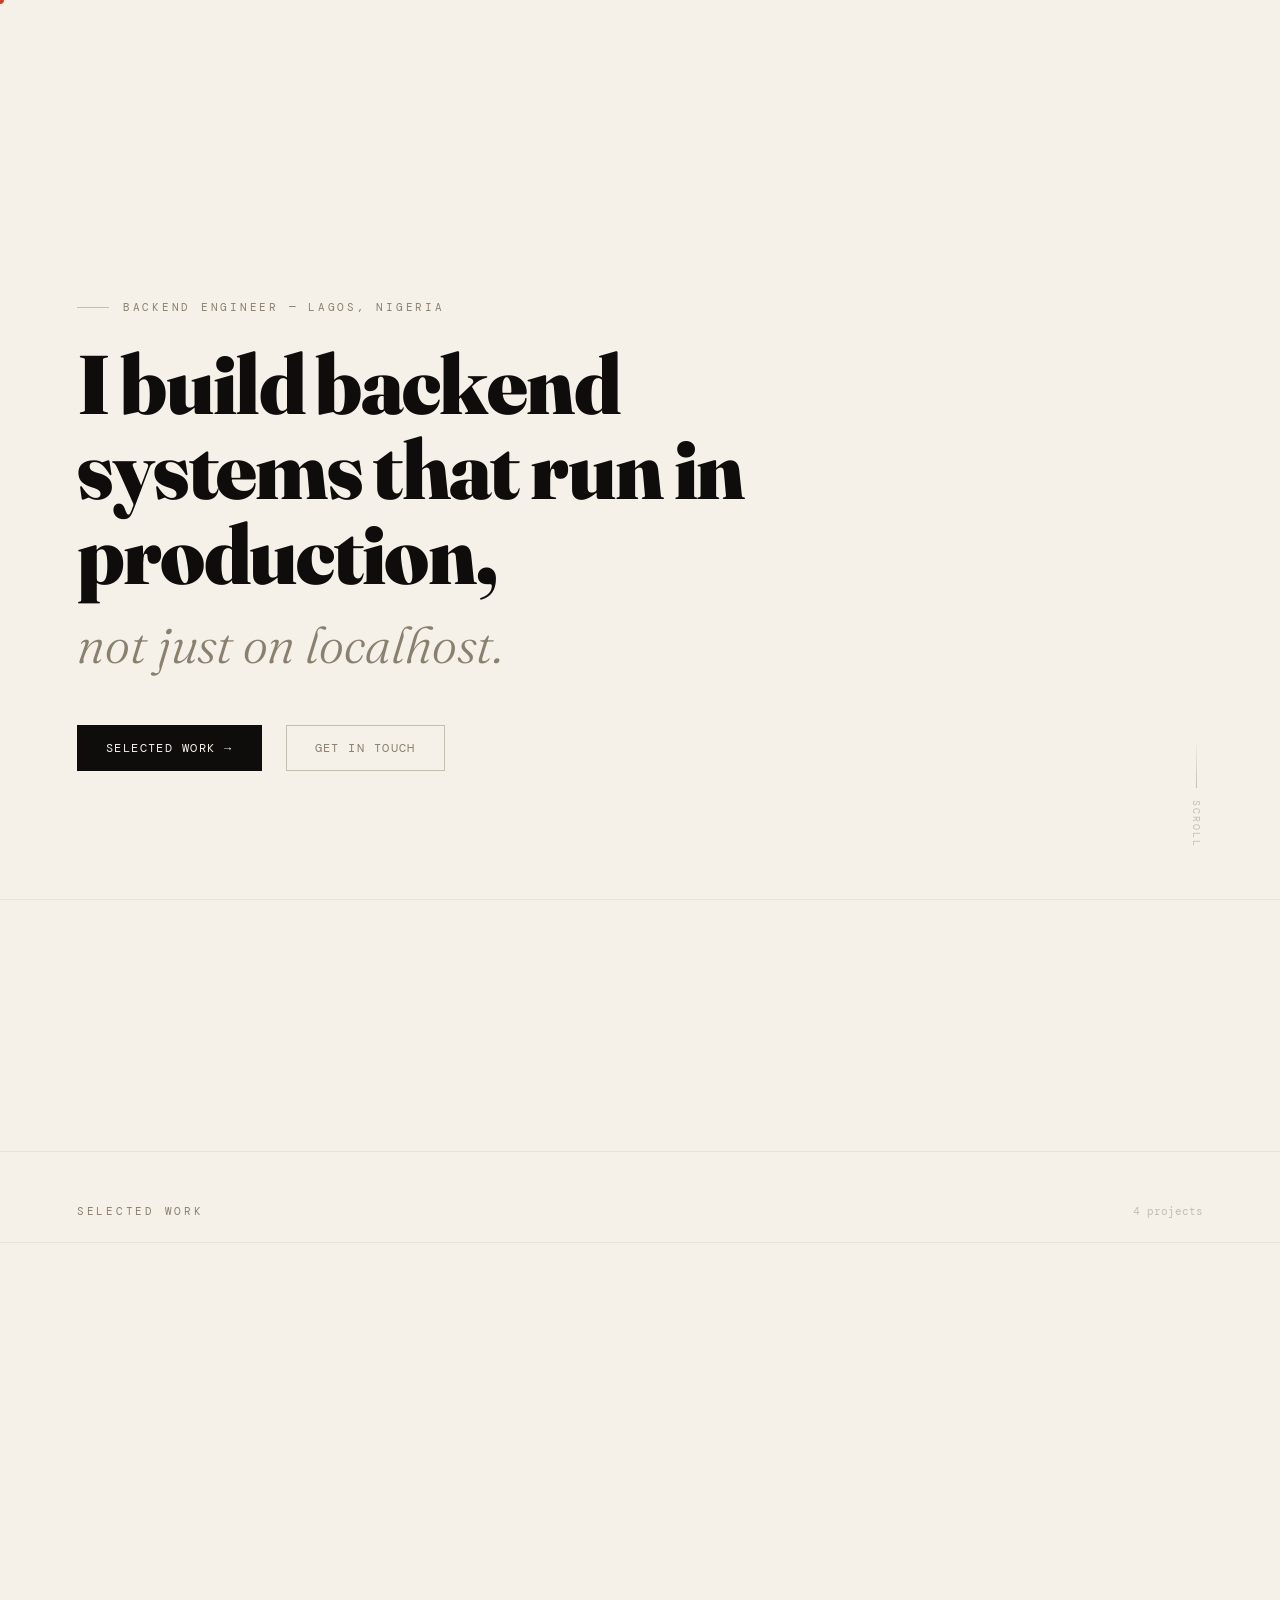
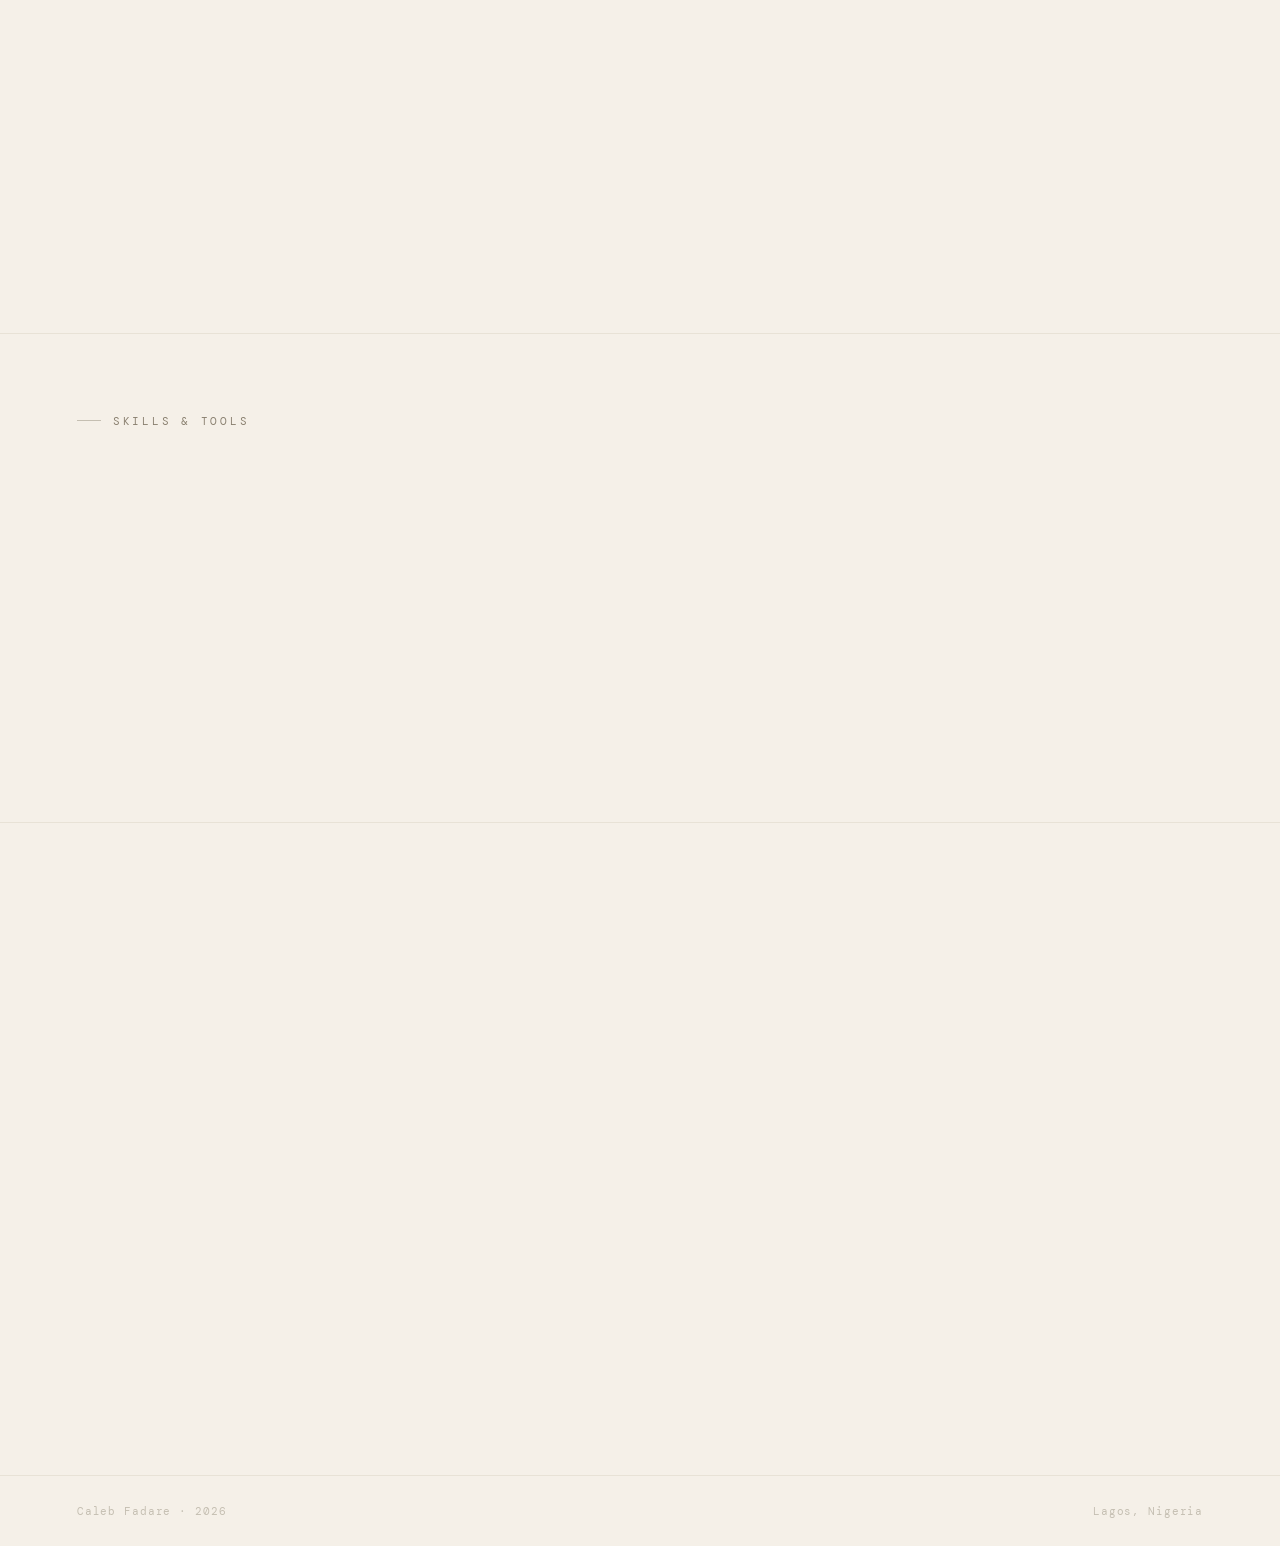
==== commit 427d03c4: "Fixed some issues on the site FIxed some claims in the portfolio config Changed the nav color in br" ====
--- a/index.html
+++ b/index.html
@@ -1,6 +1,9 @@
 <!DOCTYPE html>
 <html lang="en">
 <head>
+<meta name="robots" content="index, follow"/>
+<meta property="og:title" content="Caleb Fadare — Backend Engineer"/>
+<meta property="og:description" content="Backend engineer building production systems. Lagos, Nigeria. Available for remote work."/>
 <meta charset="UTF-8"/>
 <meta name="viewport" content="width=device-width, initial-scale=1.0"/>
 <title>Caleb Fadare — Backend Engineer</title>
@@ -21,17 +24,17 @@
   email: "caleb001f@gmail.com",
   github: "https://github.com/FADAREC",
   whatsapp: "+234 903 197 0846",
-  headline: "I wrote automation that still runs at a Lagos bank today.",
-  subheadline: "I can do the same for you.",
+  headline: "I build backend systems that run in production,",
+  subheadline: "not just on localhost.",
   about: [
     "If you need someone to build a proof of concept, there are faster options.",
     "If you need production-grade systems that handle real users, real data, and real pressure — read on.",
-    "I started with C and shell scripting at ALX Africa, learning how systems work at the level most developers never go. Interned at Investment One Financial Services and built automation that's still running there today. I've shipped a full laundry management platform, an e-commerce POS, a printer monitoring system, and I'm currently building a mobile invoicing app in Go.",
+    "I started with C and shell scripting at ALX Africa, learning how systems work at the level most developers never go. Interned at Investment One Financial Services building enterprise backend services and started a Python automation tool for toner monitoring — which I later completed independently as TonerTrack. I've shipped a full laundry management platform, an e-commerce POS, a printer monitoring system, and I'm currently building a mobile invoicing app in Go.",
     "I understand deadlines, enterprise environments, and what it means when your code fails at 2am."
   ],
   stats: [
-    { value: 80, suffix: "%", label: "Manual ops cut for businesses handling fleets of printers" },
-    { value: 4, suffix: "", label: "Live systems in production right now" },
+    { value: 80, suffix: "%", label: "Reduction in manual monitoring work which is the core goal TonerTrack was built to solve" },
+    { value: 3, suffix: "", label: "Fully deployed systems running live right now" },
     { value: 2, suffix: "+", label: "Years of real production experience" },
     { value: 6, suffix: "", label: "Projects shipped end-to-end" }
   ],
@@ -207,7 +210,8 @@
 nav {
   position: fixed; top: 0; left: 0; right: 0;
   z-index: 100;
-  background-color: #322;
+  background-color: rgba(245, 240, 232, 0.95);
+  backdrop-filter: blur(12px);
   padding: 20px 6vw;
   display: flex;
   justify-content: space-between;
